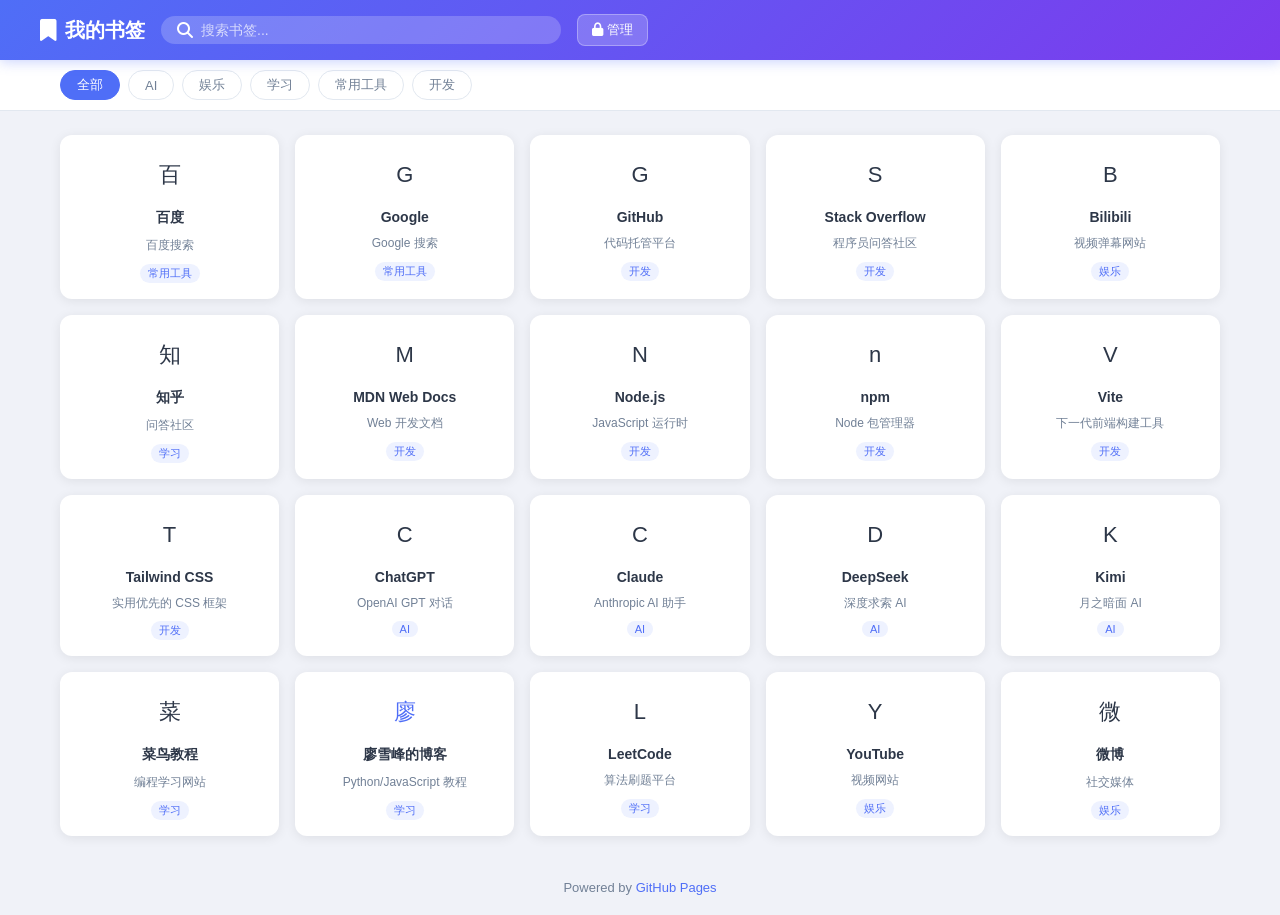
==== index.html @ 05c85204 "feat: 书签导航系统 v1.0" ====
<!DOCTYPE html>
<html lang="zh-CN">
<head>
  <meta charset="UTF-8">
  <meta name="viewport" content="width=device-width, initial-scale=1.0">
  <title>书签导航</title>
  <link rel="stylesheet" href="style.css">
  <link rel="stylesheet" href="https://cdnjs.cloudflare.com/ajax/libs/font-awesome/6.5.0/css/all.min.css">
</head>
<body>
  <!-- 顶部导航 -->
  <header>
    <div class="header-inner">
      <div class="logo">
        <i class="fa-solid fa-bookmark"></i>
        <span>我的书签</span>
      </div>
      <div class="search-box">
        <i class="fa-solid fa-search"></i>
        <input type="text" id="searchInput" placeholder="搜索书签...">
      </div>
      <a href="admin.html" class="admin-btn"><i class="fa-solid fa-lock"></i> 管理</a>
    </div>
  </header>

  <!-- 分类标签 -->
  <div class="category-bar">
    <div class="category-inner" id="categoryBar">
      <button class="cat-btn active" data-cat="all">全部</button>
    </div>
  </div>

  <!-- 书签列表 -->
  <main>
    <div class="bookmark-grid" id="bookmarkGrid"></div>
    <div class="empty-tip" id="emptyTip" style="display:none">
      <i class="fa-solid fa-box-open"></i>
      <p>暂无书签</p>
    </div>
  </main>

  <footer>
    <p>Powered by <a href="https://github.com" target="_blank">GitHub Pages</a></p>
  </footer>

  <script src="data.js"></script>
  <script src="app.js"></script>
</body>
</html>
---- style.css ----
/* ===== 全局 ===== */
*, *::before, *::after { box-sizing: border-box; margin: 0; padding: 0; }

:root {
  --primary: #4f6ef7;
  --primary-dark: #3a56d4;
  --bg: #f0f2f8;
  --card-bg: #fff;
  --text: #2d3748;
  --text-muted: #718096;
  --border: #e2e8f0;
  --shadow: 0 2px 12px rgba(0,0,0,0.08);
  --radius: 12px;
}

body { font-family: 'Microsoft YaHei', sans-serif; background: var(--bg); color: var(--text); min-height: 100vh; }

/* ===== Header ===== */
header {
  background: linear-gradient(135deg, #4f6ef7, #7c3aed);
  color: #fff;
  padding: 0 20px;
  position: sticky; top: 0; z-index: 100;
  box-shadow: 0 2px 12px rgba(79,110,247,0.3);
}
.header-inner {
  max-width: 1200px; margin: 0 auto;
  display: flex; align-items: center; gap: 16px;
  height: 60px;
}
.logo { display: flex; align-items: center; gap: 8px; font-size: 20px; font-weight: bold; white-space: nowrap; }
.logo i { font-size: 22px; }
.search-box {
  flex: 1; display: flex; align-items: center; gap: 8px;
  background: rgba(255,255,255,0.2); border-radius: 24px;
  padding: 6px 16px; max-width: 400px;
}
.search-box input {
  background: none; border: none; outline: none; color: #fff;
  font-size: 14px; width: 100%;
}
.search-box input::placeholder { color: rgba(255,255,255,0.7); }
.admin-btn {
  background: rgba(255,255,255,0.2); color: #fff;
  border: 1px solid rgba(255,255,255,0.3); border-radius: 8px;
  padding: 6px 14px; font-size: 13px; cursor: pointer;
  text-decoration: none; white-space: nowrap;
  transition: background 0.2s;
}
.admin-btn:hover { background: rgba(255,255,255,0.35); }

/* ===== 分类栏 ===== */
.category-bar { background: #fff; border-bottom: 1px solid var(--border); position: sticky; top: 60px; z-index: 99; }
.category-inner {
  max-width: 1200px; margin: 0 auto;
  display: flex; gap: 8px; padding: 10px 20px;
  overflow-x: auto; scrollbar-width: none;
}
.category-inner::-webkit-scrollbar { display: none; }
.cat-btn {
  background: none; border: 1px solid var(--border); border-radius: 20px;
  padding: 5px 16px; font-size: 13px; cursor: pointer; white-space: nowrap;
  color: var(--text-muted); transition: all 0.2s;
}
.cat-btn:hover { border-color: var(--primary); color: var(--primary); }
.cat-btn.active { background: var(--primary); border-color: var(--primary); color: #fff; }

/* ===== 主内容 ===== */
main { max-width: 1200px; margin: 0 auto; padding: 24px 20px; }

.bookmark-grid {
  display: grid;
  grid-template-columns: repeat(auto-fill, minmax(200px, 1fr));
  gap: 16px;
}

/* ===== 书签卡片 ===== */
.bookmark-card {
  background: var(--card-bg); border-radius: var(--radius);
  box-shadow: var(--shadow); padding: 16px;
  display: flex; flex-direction: column; align-items: center; gap: 10px;
  text-decoration: none; color: var(--text);
  transition: transform 0.2s, box-shadow 0.2s;
  cursor: pointer;
}
.bookmark-card:hover { transform: translateY(-4px); box-shadow: 0 8px 24px rgba(0,0,0,0.12); }
.bookmark-icon {
  width: 48px; height: 48px; border-radius: 12px;
  display: flex; align-items: center; justify-content: center;
  font-size: 24px; overflow: hidden;
}
.bookmark-icon img { width: 100%; height: 100%; object-fit: contain; }
.bookmark-icon .fallback { font-size: 22px; }
.bookmark-name { font-size: 14px; font-weight: 600; text-align: center; }
.bookmark-desc { font-size: 12px; color: var(--text-muted); text-align: center; line-height: 1.4; }
.bookmark-cat-tag {
  font-size: 11px; background: #eef2ff; color: var(--primary);
  border-radius: 10px; padding: 2px 8px;
}

/* ===== 空状态 ===== */
.empty-tip { text-align: center; padding: 80px 20px; color: var(--text-muted); }
.empty-tip i { font-size: 48px; margin-bottom: 12px; display: block; }

/* ===== Footer ===== */
footer { text-align: center; padding: 20px; color: var(--text-muted); font-size: 13px; }
footer a { color: var(--primary); text-decoration: none; }

/* ===== 登录 ===== */
.login-mask {
  position: fixed; inset: 0; background: linear-gradient(135deg, #4f6ef7, #7c3aed);
  display: flex; align-items: center; justify-content: center; z-index: 9999;
}
.login-box {
  background: #fff; border-radius: 16px; padding: 40px;
  width: 320px; text-align: center; box-shadow: 0 20px 60px rgba(0,0,0,0.2);
}
.login-logo { font-size: 22px; font-weight: bold; color: var(--primary); margin-bottom: 24px; }
.login-logo i { margin-right: 8px; }
.login-box input {
  width: 100%; padding: 12px 16px; border: 1px solid var(--border);
  border-radius: 8px; font-size: 14px; margin-bottom: 12px; outline: none;
}
.login-box input:focus { border-color: var(--primary); }
.login-box button {
  width: 100%; padding: 12px; background: var(--primary); color: #fff;
  border: none; border-radius: 8px; font-size: 15px; cursor: pointer;
  transition: background 0.2s;
}
.login-box button:hover { background: var(--primary-dark); }
.login-tip { font-size: 13px; color: #e53e3e; margin-top: 8px; }

/* ===== 后台 ===== */
.admin-body {
  max-width: 1200px; margin: 0 auto; padding: 24px 20px;
  display: grid; grid-template-columns: 360px 1fr; gap: 20px;
}

.admin-form-panel, .admin-list-panel {
  background: #fff; border-radius: var(--radius);
  box-shadow: var(--shadow); padding: 24px;
}

.admin-form-panel h3, .admin-list-panel h3 {
  font-size: 16px; margin-bottom: 20px; color: var(--text);
  display: flex; align-items: center; gap: 8px;
}

.form-group { margin-bottom: 14px; }
.form-group label { display: block; font-size: 13px; color: var(--text-muted); margin-bottom: 5px; }
.form-group input, .form-group select {
  width: 100%; padding: 9px 12px; border: 1px solid var(--border);
  border-radius: 8px; font-size: 13px; outline: none;
}
.form-group input:focus, .form-group select:focus { border-color: var(--primary); }
.cat-input-row { display: flex; gap: 8px; }
.cat-input-row select { flex: 1; }
.cat-input-row input { flex: 1; }

.form-btns { display: flex; gap: 10px; margin-top: 16px; }
.btn-primary {
  flex: 1; padding: 10px; background: var(--primary); color: #fff;
  border: none; border-radius: 8px; cursor: pointer; font-size: 14px;
  transition: background 0.2s;
}
.btn-primary:hover { background: var(--primary-dark); }
.btn-secondary {
  padding: 10px 16px; background: #f7fafc; color: var(--text-muted);
  border: 1px solid var(--border); border-radius: 8px; cursor: pointer; font-size: 14px;
}
.form-tip { font-size: 13px; margin-top: 8px; min-height: 20px; }
.form-tip.success { color: #38a169; }
.form-tip.error { color: #e53e3e; }

.import-export { margin-top: 24px; padding-top: 20px; border-top: 1px solid var(--border); }
.import-export h4 { font-size: 14px; margin-bottom: 12px; color: var(--text-muted); }
.btn-export {
  display: inline-flex; align-items: center; gap: 6px;
  padding: 8px 14px; background: #f7fafc; border: 1px solid var(--border);
  border-radius: 8px; cursor: pointer; font-size: 13px; margin-right: 8px; margin-bottom: 8px;
}
.btn-export:hover { background: #eef2ff; border-color: var(--primary); color: var(--primary); }
.export-tip { font-size: 12px; color: var(--text-muted); margin-top: 8px; }

.list-header { display: flex; align-items: center; gap: 12px; margin-bottom: 12px; }
.list-header h3 { margin-bottom: 0; flex: 1; }
.list-header input {
  padding: 7px 12px; border: 1px solid var(--border); border-radius: 8px;
  font-size: 13px; outline: none; width: 160px;
}
.admin-cat-filter { display: flex; gap: 6px; flex-wrap: wrap; margin-bottom: 14px; }

.admin-item {
  display: flex; align-items: center; gap: 12px;
  padding: 10px 12px; border-radius: 8px; border: 1px solid var(--border);
  margin-bottom: 8px; transition: background 0.15s;
}
.admin-item:hover { background: #f7fafc; }
.admin-item-icon { width: 36px; height: 36px; border-radius: 8px; overflow: hidden; flex-shrink: 0; display: flex; align-items: center; justify-content: center; background: #eef2ff; }
.admin-item-icon img { width: 100%; height: 100%; object-fit: contain; }
.admin-item-info { flex: 1; min-width: 0; }
.admin-item-name { font-size: 14px; font-weight: 600; }
.admin-item-url { font-size: 12px; color: var(--text-muted); white-space: nowrap; overflow: hidden; text-overflow: ellipsis; }
.admin-item-cat { font-size: 11px; background: #eef2ff; color: var(--primary); border-radius: 10px; padding: 2px 8px; white-space: nowrap; }
.admin-item-actions { display: flex; gap: 6px; }
.btn-edit, .btn-del {
  padding: 5px 10px; border-radius: 6px; border: none; cursor: pointer; font-size: 12px;
}
.btn-edit { background: #eef2ff; color: var(--primary); }
.btn-edit:hover { background: var(--primary); color: #fff; }
.btn-del { background: #fff5f5; color: #e53e3e; }
.btn-del:hover { background: #e53e3e; color: #fff; }

#totalCount { font-size: 13px; color: var(--text-muted); font-weight: normal; }

@media (max-width: 768px) {
  .admin-body { grid-template-columns: 1fr; }
  .bookmark-grid { grid-template-columns: repeat(auto-fill, minmax(150px, 1fr)); }
}
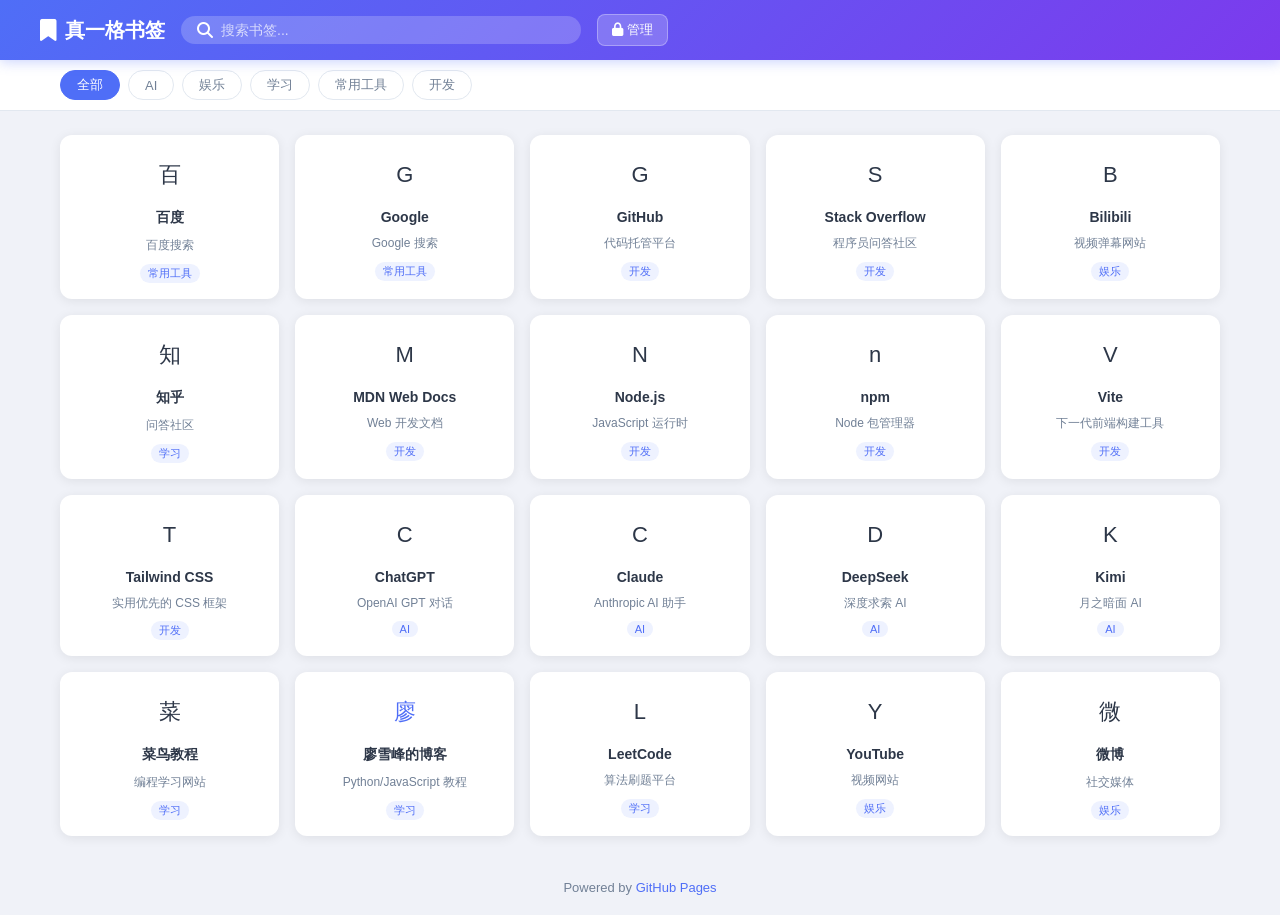
==== commit 8973a90e: "Update index.html" ====
--- a/index.html
+++ b/index.html
@@ -3,7 +3,8 @@
 <head>
   <meta charset="UTF-8">
   <meta name="viewport" content="width=device-width, initial-scale=1.0">
-  <title>书签导航</title>
+  <title>men’书签</title>
+  <link rel="icon" href="favicon.ico" type="image/x-icon">
   <link rel="stylesheet" href="style.css">
   <link rel="stylesheet" href="https://cdnjs.cloudflare.com/ajax/libs/font-awesome/6.5.0/css/all.min.css">
 </head>
@@ -13,7 +14,7 @@
     <div class="header-inner">
       <div class="logo">
         <i class="fa-solid fa-bookmark"></i>
-        <span>我的书签</span>
+        <span>真一格书签</span>
       </div>
       <div class="search-box">
         <i class="fa-solid fa-search"></i>
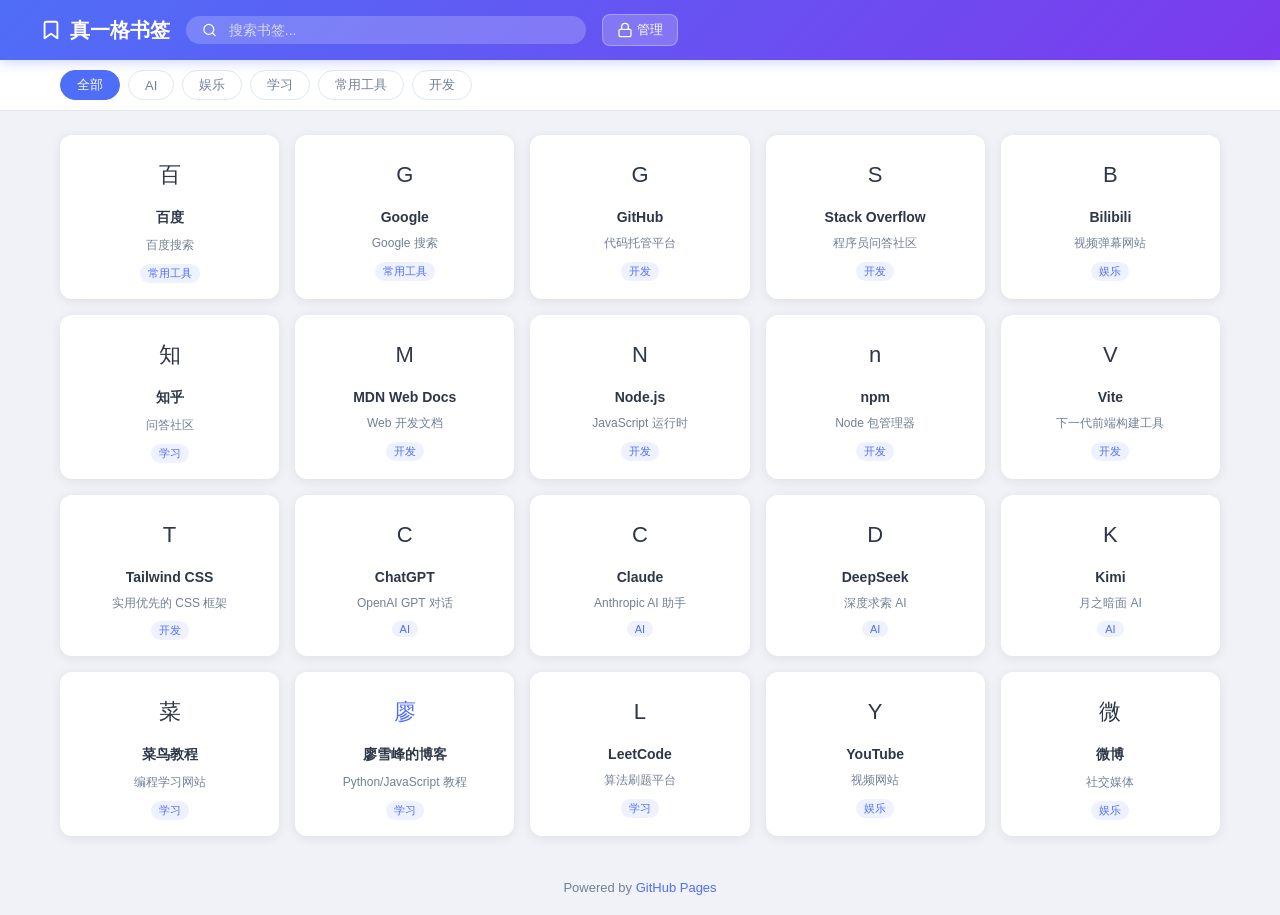
==== commit c9f263a6: "perf: remove Font Awesome CDN, use inline SVG icons for instant loading" ====
--- a/index.html
+++ b/index.html
@@ -6,21 +6,23 @@
   <title>men’书签</title>
   <link rel="icon" href="favicon.ico" type="image/x-icon">
   <link rel="stylesheet" href="style.css">
-  <link rel="stylesheet" href="https://cdnjs.cloudflare.com/ajax/libs/font-awesome/6.5.0/css/all.min.css">
 </head>
 <body>
   <!-- 顶部导航 -->
   <header>
     <div class="header-inner">
       <div class="logo">
-        <i class="fa-solid fa-bookmark"></i>
+        <svg class="icon" viewBox="0 0 24 24" fill="none" stroke="currentColor" stroke-width="2" stroke-linecap="round" stroke-linejoin="round"><path d="M19 21l-7-5-7 5V5a2 2 0 0 1 2-2h10a2 2 0 0 1 2 2z"></path></svg>
         <span>真一格书签</span>
       </div>
       <div class="search-box">
-        <i class="fa-solid fa-search"></i>
+        <svg class="icon-sm" viewBox="0 0 24 24" fill="none" stroke="currentColor" stroke-width="2" stroke-linecap="round" stroke-linejoin="round"><circle cx="11" cy="11" r="8"></circle><line x1="21" y1="21" x2="16.65" y2="16.65"></line></svg>
         <input type="text" id="searchInput" placeholder="搜索书签...">
       </div>
-      <a href="admin.html" class="admin-btn"><i class="fa-solid fa-lock"></i> 管理</a>
+      <a href="admin.html" class="admin-btn">
+        <svg class="icon-sm" viewBox="0 0 24 24" fill="none" stroke="currentColor" stroke-width="2" stroke-linecap="round" stroke-linejoin="round"><rect x="3" y="11" width="18" height="11" rx="2" ry="2"></rect><path d="M7 11V7a5 5 0 0 1 10 0v4"></path></svg>
+        管理
+      </a>
     </div>
   </header>
 
@@ -35,7 +37,7 @@
   <main>
     <div class="bookmark-grid" id="bookmarkGrid"></div>
     <div class="empty-tip" id="emptyTip" style="display:none">
-      <i class="fa-solid fa-box-open"></i>
+      <svg class="icon-lg" viewBox="0 0 24 24" fill="none" stroke="currentColor" stroke-width="1.5" stroke-linecap="round" stroke-linejoin="round"><path d="M21 16V8a2 2 0 0 0-1-1.73l-7-4a2 2 0 0 0-2 0l-7 4A2 2 0 0 0 3 8v8a2 2 0 0 0 1 1.73l7 4a2 2 0 0 0 2 0l7-4A2 2 0 0 0 21 16z"></path><polyline points="3.27 6.96 12 12.01 20.73 6.96"></polyline><line x1="12" y1="22.08" x2="12" y2="12"></line></svg>
       <p>暂无书签</p>
     </div>
   </main>
--- a/style.css
+++ b/style.css
@@ -15,6 +15,11 @@
 
 body { font-family: 'Microsoft YaHei', sans-serif; background: var(--bg); color: var(--text); min-height: 100vh; }
 
+/* ===== 内联SVG图标 ===== */
+svg.icon { width: 22px; height: 22px; vertical-align: middle; }
+svg.icon-sm { width: 16px; height: 16px; vertical-align: middle; margin-right: 4px; }
+svg.icon-lg { width: 48px; height: 48px; }
+
 /* ===== Header ===== */
 header {
   background: linear-gradient(135deg, #4f6ef7, #7c3aed);
@@ -29,7 +34,6 @@
   height: 60px;
 }
 .logo { display: flex; align-items: center; gap: 8px; font-size: 20px; font-weight: bold; white-space: nowrap; }
-.logo i { font-size: 22px; }
 .search-box {
   flex: 1; display: flex; align-items: center; gap: 8px;
   background: rgba(255,255,255,0.2); border-radius: 24px;
@@ -45,7 +49,7 @@
   border: 1px solid rgba(255,255,255,0.3); border-radius: 8px;
   padding: 6px 14px; font-size: 13px; cursor: pointer;
   text-decoration: none; white-space: nowrap;
-  transition: background 0.2s;
+  transition: background 0.2s; display: inline-flex; align-items: center;
 }
 .admin-btn:hover { background: rgba(255,255,255,0.35); }
 
@@ -100,7 +104,6 @@
 
 /* ===== 空状态 ===== */
 .empty-tip { text-align: center; padding: 80px 20px; color: var(--text-muted); }
-.empty-tip i { font-size: 48px; margin-bottom: 12px; display: block; }
 
 /* ===== Footer ===== */
 footer { text-align: center; padding: 20px; color: var(--text-muted); font-size: 13px; }
@@ -115,8 +118,7 @@
   background: #fff; border-radius: 16px; padding: 40px;
   width: 320px; text-align: center; box-shadow: 0 20px 60px rgba(0,0,0,0.2);
 }
-.login-logo { font-size: 22px; font-weight: bold; color: var(--primary); margin-bottom: 24px; }
-.login-logo i { margin-right: 8px; }
+.login-logo { font-size: 22px; font-weight: bold; color: var(--primary); margin-bottom: 24px; display: flex; align-items: center; justify-content: center; gap: 8px; }
 .login-box input {
   width: 100%; padding: 12px 16px; border: 1px solid var(--border);
   border-radius: 8px; font-size: 14px; margin-bottom: 12px; outline: none;
@@ -161,19 +163,20 @@
 .btn-primary {
   flex: 1; padding: 10px; background: var(--primary); color: #fff;
   border: none; border-radius: 8px; cursor: pointer; font-size: 14px;
-  transition: background 0.2s;
+  transition: background 0.2s; display: inline-flex; align-items: center; justify-content: center; gap: 4px;
 }
 .btn-primary:hover { background: var(--primary-dark); }
 .btn-secondary {
   padding: 10px 16px; background: #f7fafc; color: var(--text-muted);
   border: 1px solid var(--border); border-radius: 8px; cursor: pointer; font-size: 14px;
+  display: inline-flex; align-items: center; gap: 4px;
 }
 .form-tip { font-size: 13px; margin-top: 8px; min-height: 20px; }
 .form-tip.success { color: #38a169; }
 .form-tip.error { color: #e53e3e; }
 
 .import-export { margin-top: 24px; padding-top: 20px; border-top: 1px solid var(--border); }
-.import-export h4 { font-size: 14px; margin-bottom: 12px; color: var(--text-muted); }
+.import-export h4 { font-size: 14px; margin-bottom: 12px; color: var(--text-muted); display: flex; align-items: center; gap: 6px; }
 .btn-export {
   display: inline-flex; align-items: center; gap: 6px;
   padding: 8px 14px; background: #f7fafc; border: 1px solid var(--border);
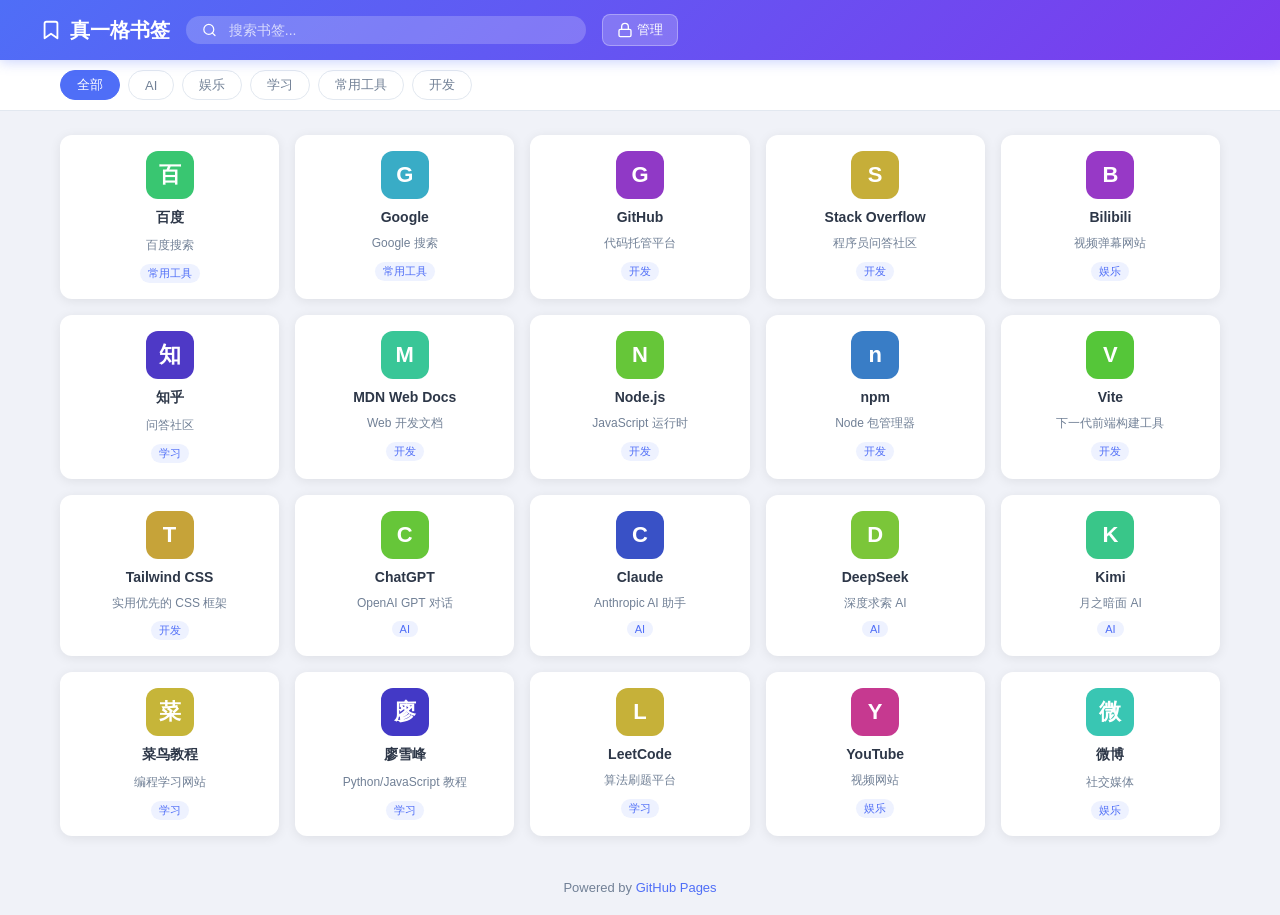
==== commit bce5ce30: "perf: letter avatars + fix admin add - index.html" ====
--- a/index.html
+++ b/index.html
@@ -1,52 +1,52 @@
-<!DOCTYPE html>
-<html lang="zh-CN">
-<head>
-  <meta charset="UTF-8">
-  <meta name="viewport" content="width=device-width, initial-scale=1.0">
-  <title>men’书签</title>
-  <link rel="icon" href="favicon.ico" type="image/x-icon">
-  <link rel="stylesheet" href="style.css">
-</head>
-<body>
-  <!-- 顶部导航 -->
-  <header>
-    <div class="header-inner">
-      <div class="logo">
-        <svg class="icon" viewBox="0 0 24 24" fill="none" stroke="currentColor" stroke-width="2" stroke-linecap="round" stroke-linejoin="round"><path d="M19 21l-7-5-7 5V5a2 2 0 0 1 2-2h10a2 2 0 0 1 2 2z"></path></svg>
-        <span>真一格书签</span>
-      </div>
-      <div class="search-box">
-        <svg class="icon-sm" viewBox="0 0 24 24" fill="none" stroke="currentColor" stroke-width="2" stroke-linecap="round" stroke-linejoin="round"><circle cx="11" cy="11" r="8"></circle><line x1="21" y1="21" x2="16.65" y2="16.65"></line></svg>
-        <input type="text" id="searchInput" placeholder="搜索书签...">
-      </div>
-      <a href="admin.html" class="admin-btn">
-        <svg class="icon-sm" viewBox="0 0 24 24" fill="none" stroke="currentColor" stroke-width="2" stroke-linecap="round" stroke-linejoin="round"><rect x="3" y="11" width="18" height="11" rx="2" ry="2"></rect><path d="M7 11V7a5 5 0 0 1 10 0v4"></path></svg>
-        管理
-      </a>
-    </div>
-  </header>
-
-  <!-- 分类标签 -->
-  <div class="category-bar">
-    <div class="category-inner" id="categoryBar">
-      <button class="cat-btn active" data-cat="all">全部</button>
-    </div>
-  </div>
-
-  <!-- 书签列表 -->
-  <main>
-    <div class="bookmark-grid" id="bookmarkGrid"></div>
-    <div class="empty-tip" id="emptyTip" style="display:none">
-      <svg class="icon-lg" viewBox="0 0 24 24" fill="none" stroke="currentColor" stroke-width="1.5" stroke-linecap="round" stroke-linejoin="round"><path d="M21 16V8a2 2 0 0 0-1-1.73l-7-4a2 2 0 0 0-2 0l-7 4A2 2 0 0 0 3 8v8a2 2 0 0 0 1 1.73l7 4a2 2 0 0 0 2 0l7-4A2 2 0 0 0 21 16z"></path><polyline points="3.27 6.96 12 12.01 20.73 6.96"></polyline><line x1="12" y1="22.08" x2="12" y2="12"></line></svg>
-      <p>暂无书签</p>
-    </div>
-  </main>
-
-  <footer>
-    <p>Powered by <a href="https://github.com" target="_blank">GitHub Pages</a></p>
-  </footer>
-
-  <script src="data.js"></script>
-  <script src="app.js"></script>
-</body>
-</html>
+<!DOCTYPE html>
+<html lang="zh-CN">
+<head>
+  <meta charset="UTF-8">
+  <meta name="viewport" content="width=device-width, initial-scale=1.0">
+  <title>men’书签</title>
+  <link rel="icon" href="favicon.ico" type="image/x-icon">
+  <link rel="stylesheet" href="style.css">
+</head>
+<body>
+  <!-- 顶部导航 -->
+  <header>
+    <div class="header-inner">
+      <div class="logo">
+        <svg class="icon" viewBox="0 0 24 24" fill="none" stroke="currentColor" stroke-width="2" stroke-linecap="round" stroke-linejoin="round"><path d="M19 21l-7-5-7 5V5a2 2 0 0 1 2-2h10a2 2 0 0 1 2 2z"></path></svg>
+        <span>真一格书签</span>
+      </div>
+      <div class="search-box">
+        <svg class="icon-sm" viewBox="0 0 24 24" fill="none" stroke="currentColor" stroke-width="2" stroke-linecap="round" stroke-linejoin="round"><circle cx="11" cy="11" r="8"></circle><line x1="21" y1="21" x2="16.65" y2="16.65"></line></svg>
+        <input type="text" id="searchInput" placeholder="搜索书签...">
+      </div>
+      <a href="admin.html" class="admin-btn">
+        <svg class="icon-sm" viewBox="0 0 24 24" fill="none" stroke="currentColor" stroke-width="2" stroke-linecap="round" stroke-linejoin="round"><rect x="3" y="11" width="18" height="11" rx="2" ry="2"></rect><path d="M7 11V7a5 5 0 0 1 10 0v4"></path></svg>
+        管理
+      </a>
+    </div>
+  </header>
+
+  <!-- 分类标签 -->
+  <div class="category-bar">
+    <div class="category-inner" id="categoryBar">
+      <button class="cat-btn active" data-cat="all">全部</button>
+    </div>
+  </div>
+
+  <!-- 书签列表 -->
+  <main>
+    <div class="bookmark-grid" id="bookmarkGrid"></div>
+    <div class="empty-tip" id="emptyTip" style="display:none">
+      <svg class="icon-lg" viewBox="0 0 24 24" fill="none" stroke="currentColor" stroke-width="1.5" stroke-linecap="round" stroke-linejoin="round"><path d="M21 16V8a2 2 0 0 0-1-1.73l-7-4a2 2 0 0 0-2 0l-7 4A2 2 0 0 0 3 8v8a2 2 0 0 0 1 1.73l7 4a2 2 0 0 0 2 0l7-4A2 2 0 0 0 21 16z"></path><polyline points="3.27 6.96 12 12.01 20.73 6.96"></polyline><line x1="12" y1="22.08" x2="12" y2="12"></line></svg>
+      <p>暂无书签</p>
+    </div>
+  </main>
+
+  <footer>
+    <p>Powered by <a href="https://github.com" target="_blank">GitHub Pages</a></p>
+  </footer>
+
+  <script src="data.js"></script>
+  <script src="app.js"></script>
+</body>
+</html>
--- a/style.css
+++ b/style.css
@@ -91,10 +91,9 @@
 .bookmark-icon {
   width: 48px; height: 48px; border-radius: 12px;
   display: flex; align-items: center; justify-content: center;
-  font-size: 24px; overflow: hidden;
-}
-.bookmark-icon img { width: 100%; height: 100%; object-fit: contain; }
-.bookmark-icon .fallback { font-size: 22px; }
+  overflow: hidden; color: #fff; font-weight: 700;
+}
+.bookmark-icon .letter { font-size: 22px; line-height: 1; }
 .bookmark-name { font-size: 14px; font-weight: 600; text-align: center; }
 .bookmark-desc { font-size: 12px; color: var(--text-muted); text-align: center; line-height: 1.4; }
 .bookmark-cat-tag {
@@ -199,8 +198,7 @@
   margin-bottom: 8px; transition: background 0.15s;
 }
 .admin-item:hover { background: #f7fafc; }
-.admin-item-icon { width: 36px; height: 36px; border-radius: 8px; overflow: hidden; flex-shrink: 0; display: flex; align-items: center; justify-content: center; background: #eef2ff; }
-.admin-item-icon img { width: 100%; height: 100%; object-fit: contain; }
+.admin-item-icon { width: 36px; height: 36px; border-radius: 8px; overflow: hidden; flex-shrink: 0; display: flex; align-items: center; justify-content: center; color: #fff; font-weight: 700; font-size: 16px; }
 .admin-item-info { flex: 1; min-width: 0; }
 .admin-item-name { font-size: 14px; font-weight: 600; }
 .admin-item-url { font-size: 12px; color: var(--text-muted); white-space: nowrap; overflow: hidden; text-overflow: ellipsis; }
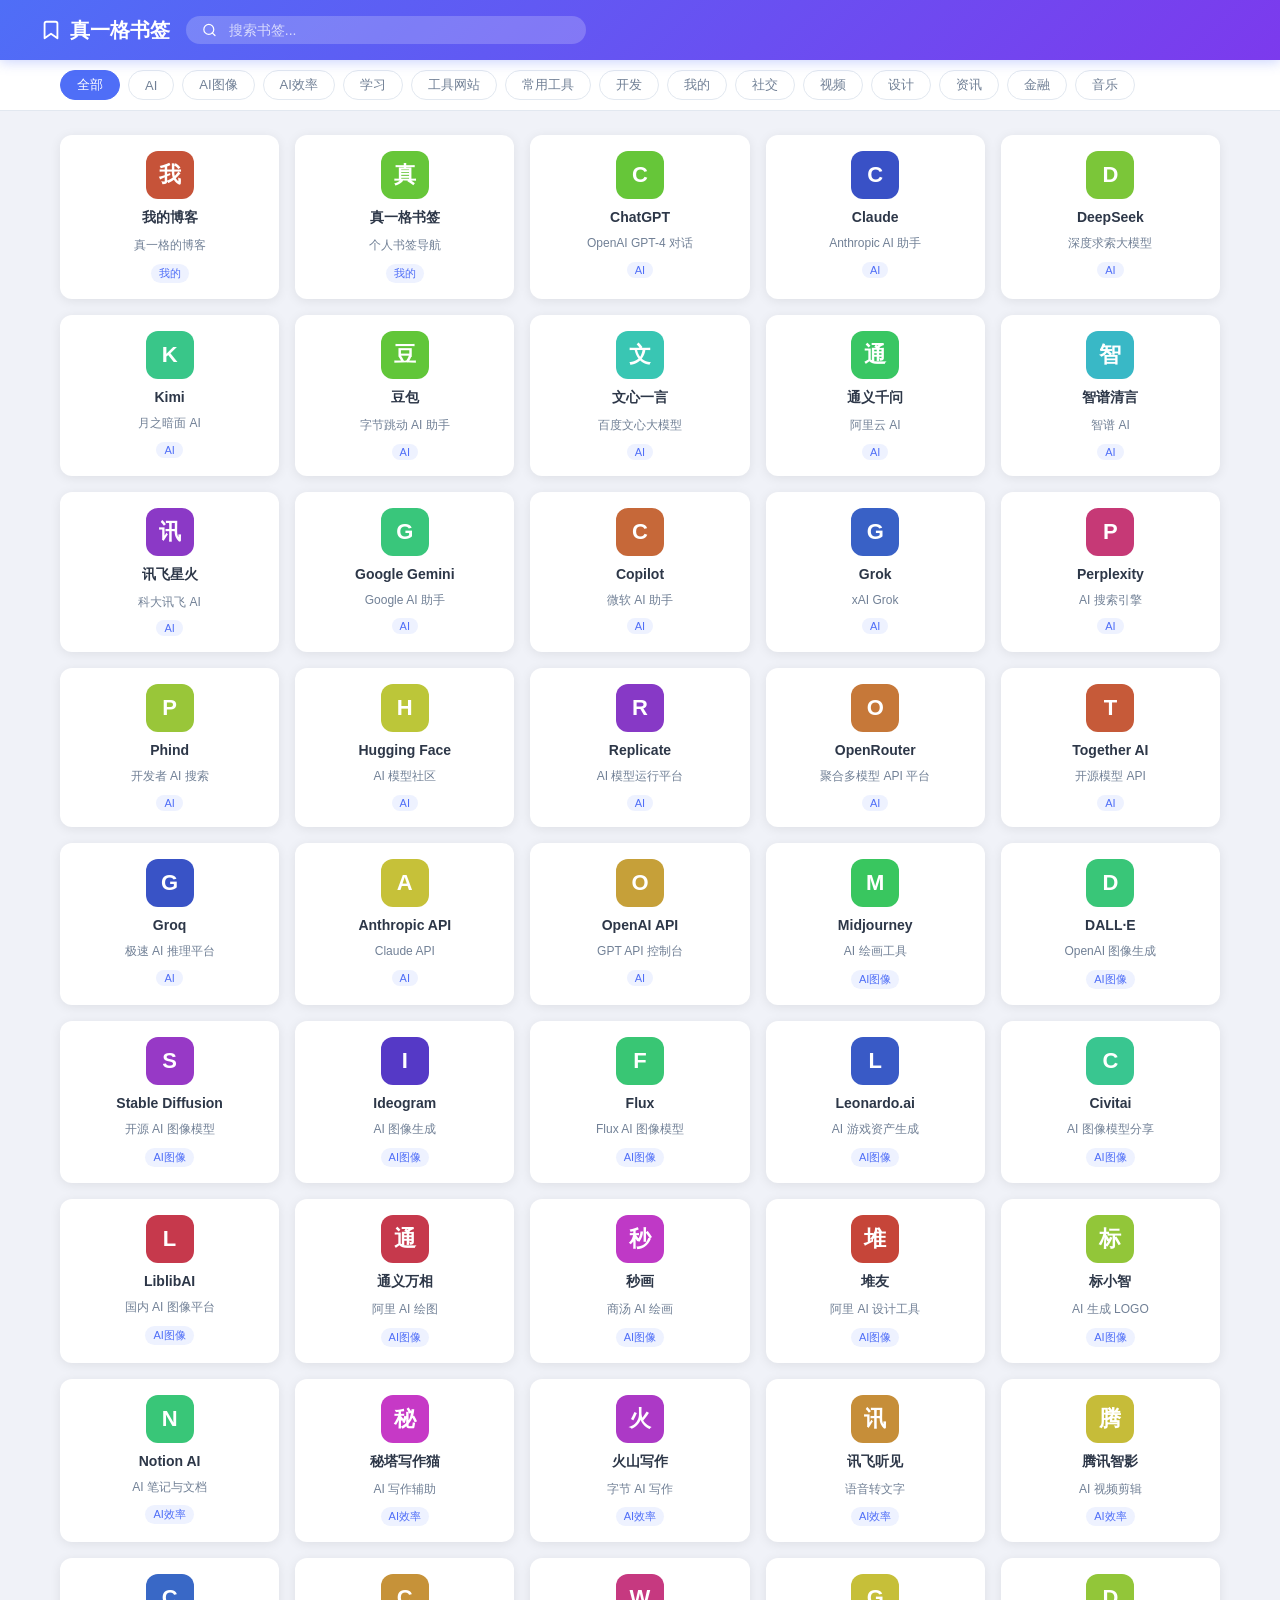
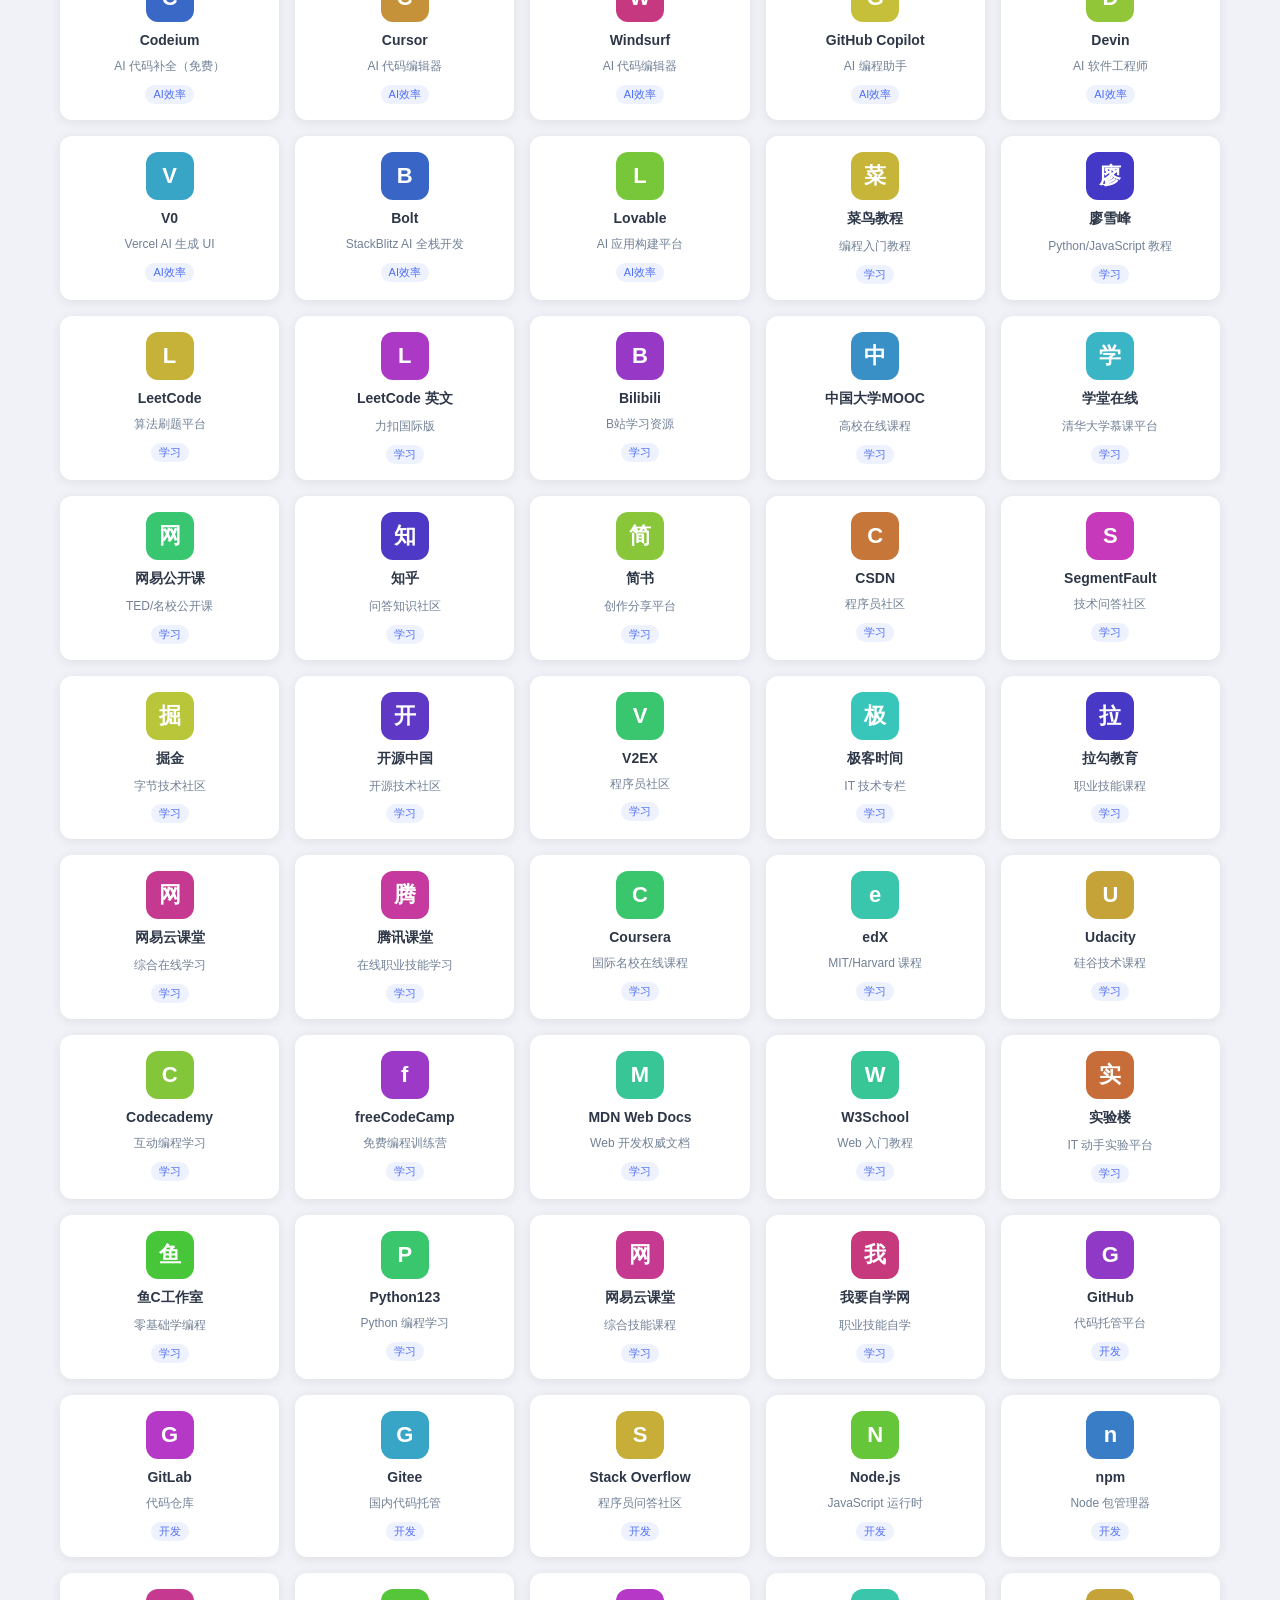
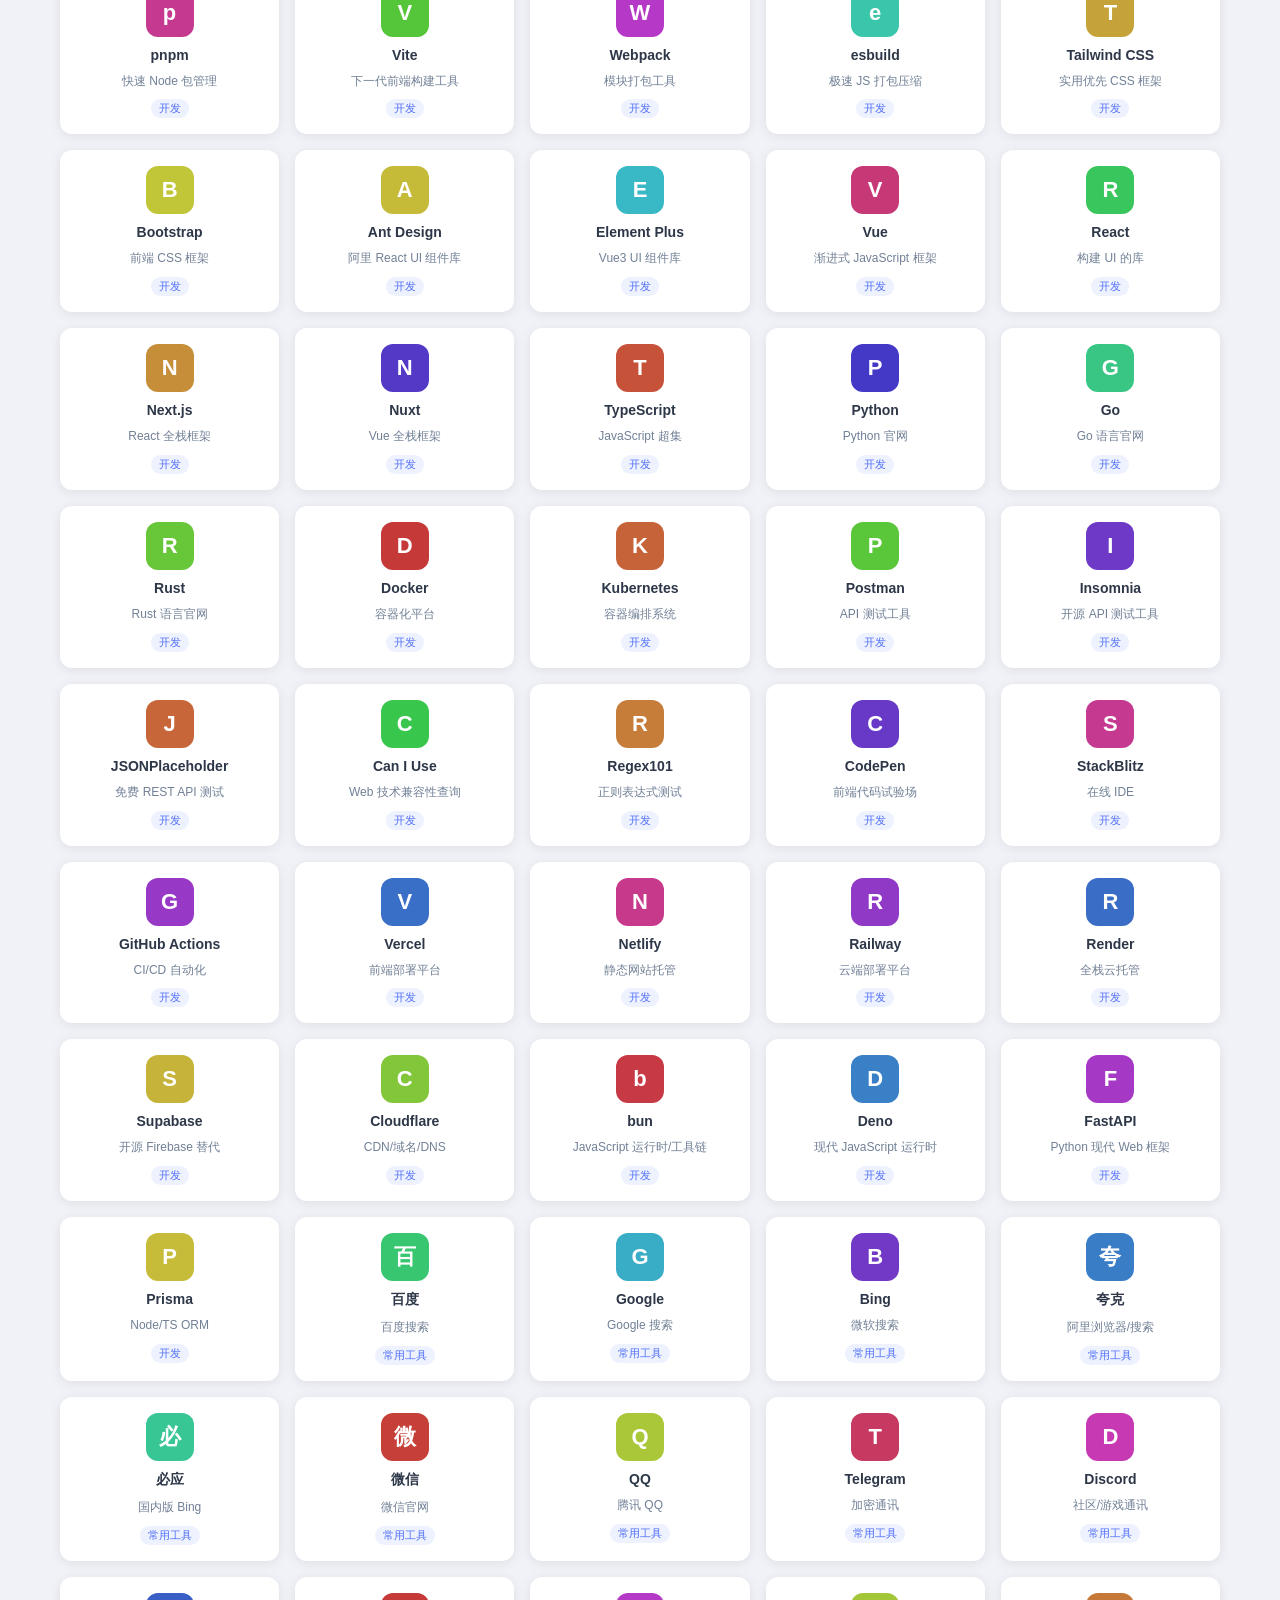
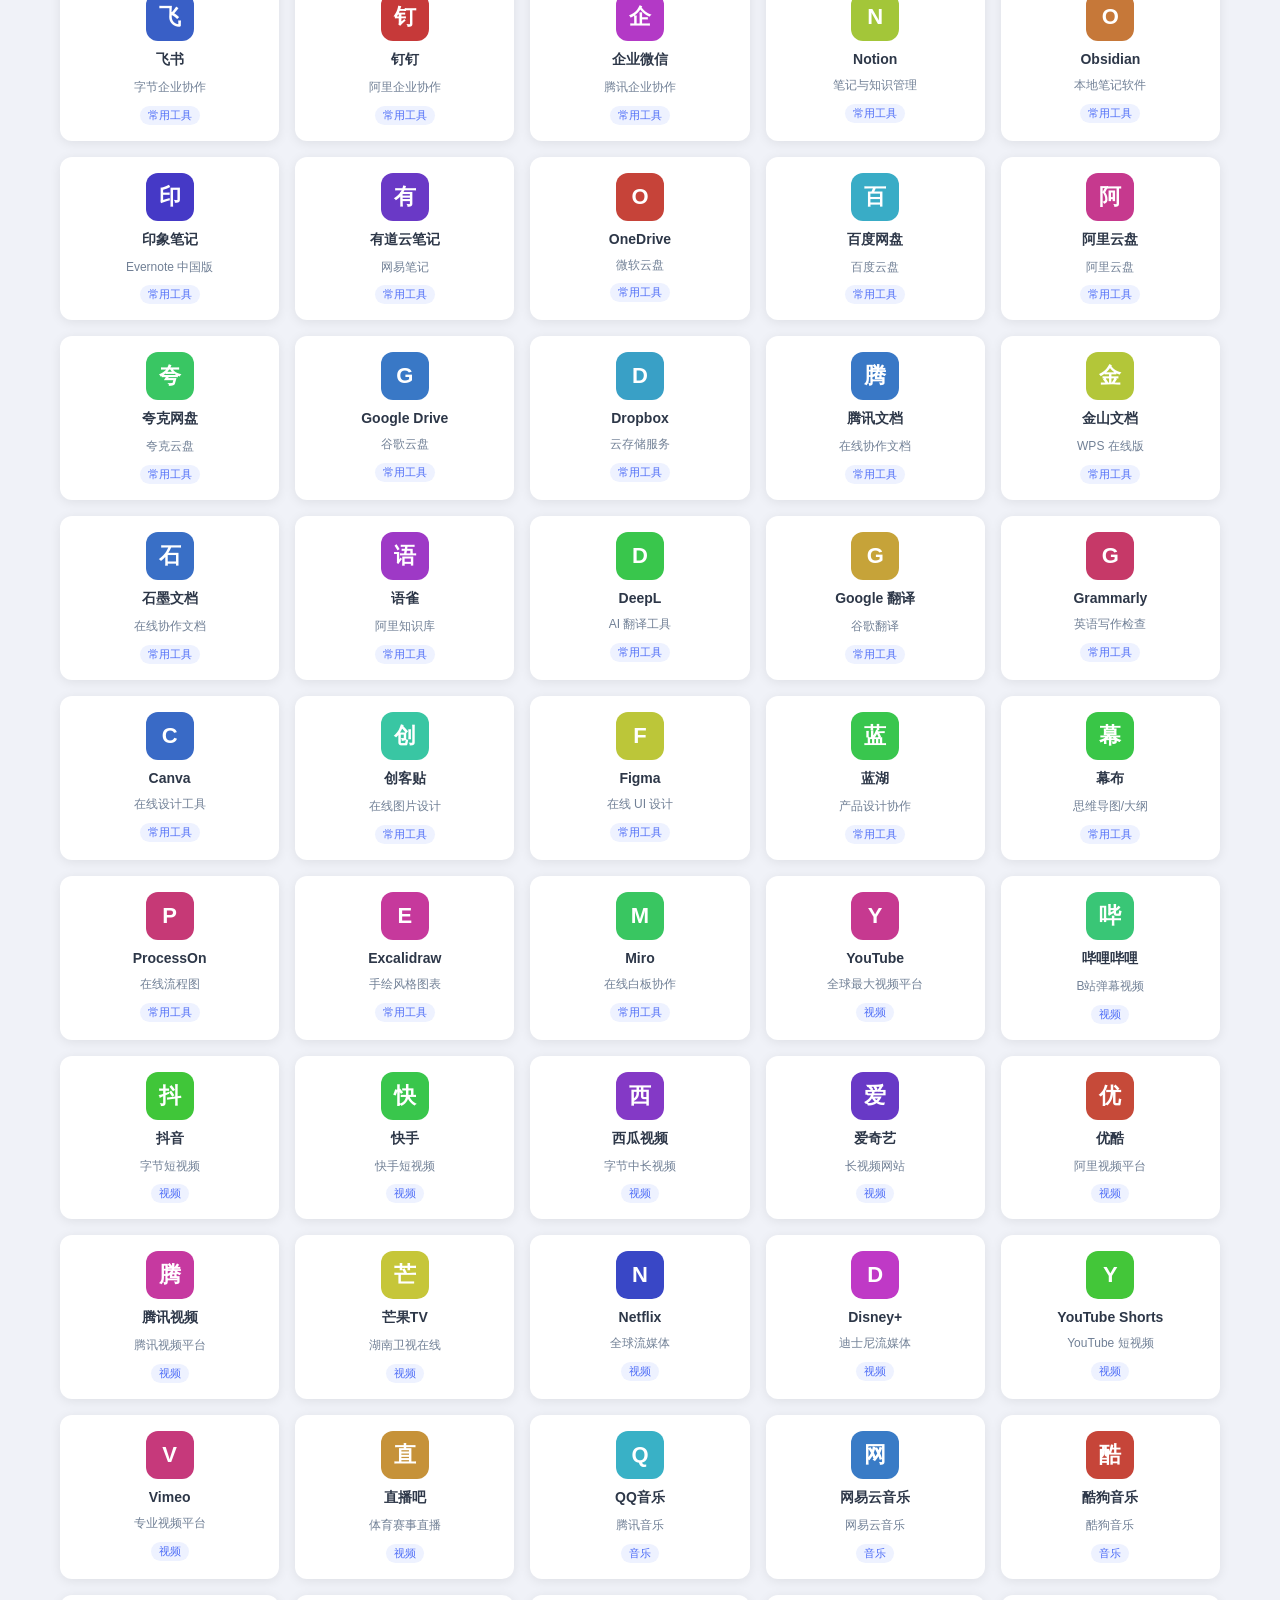
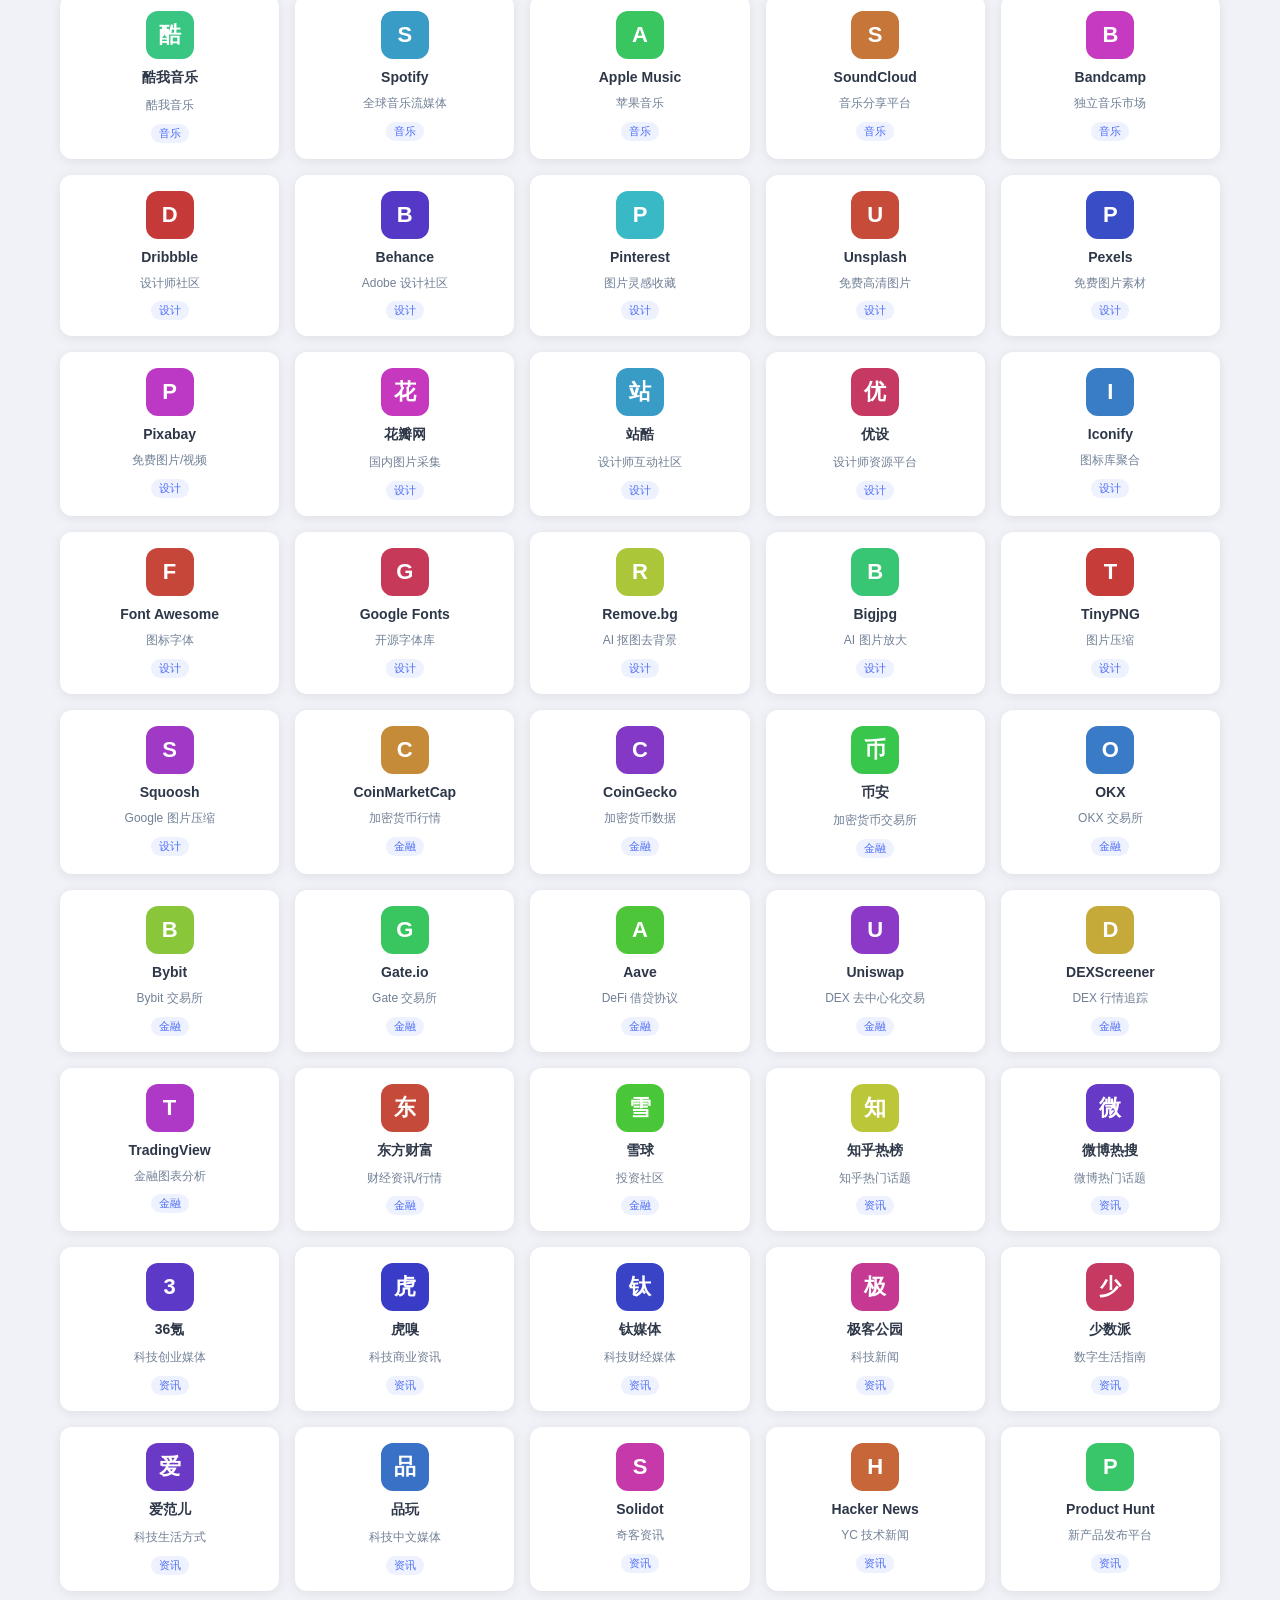
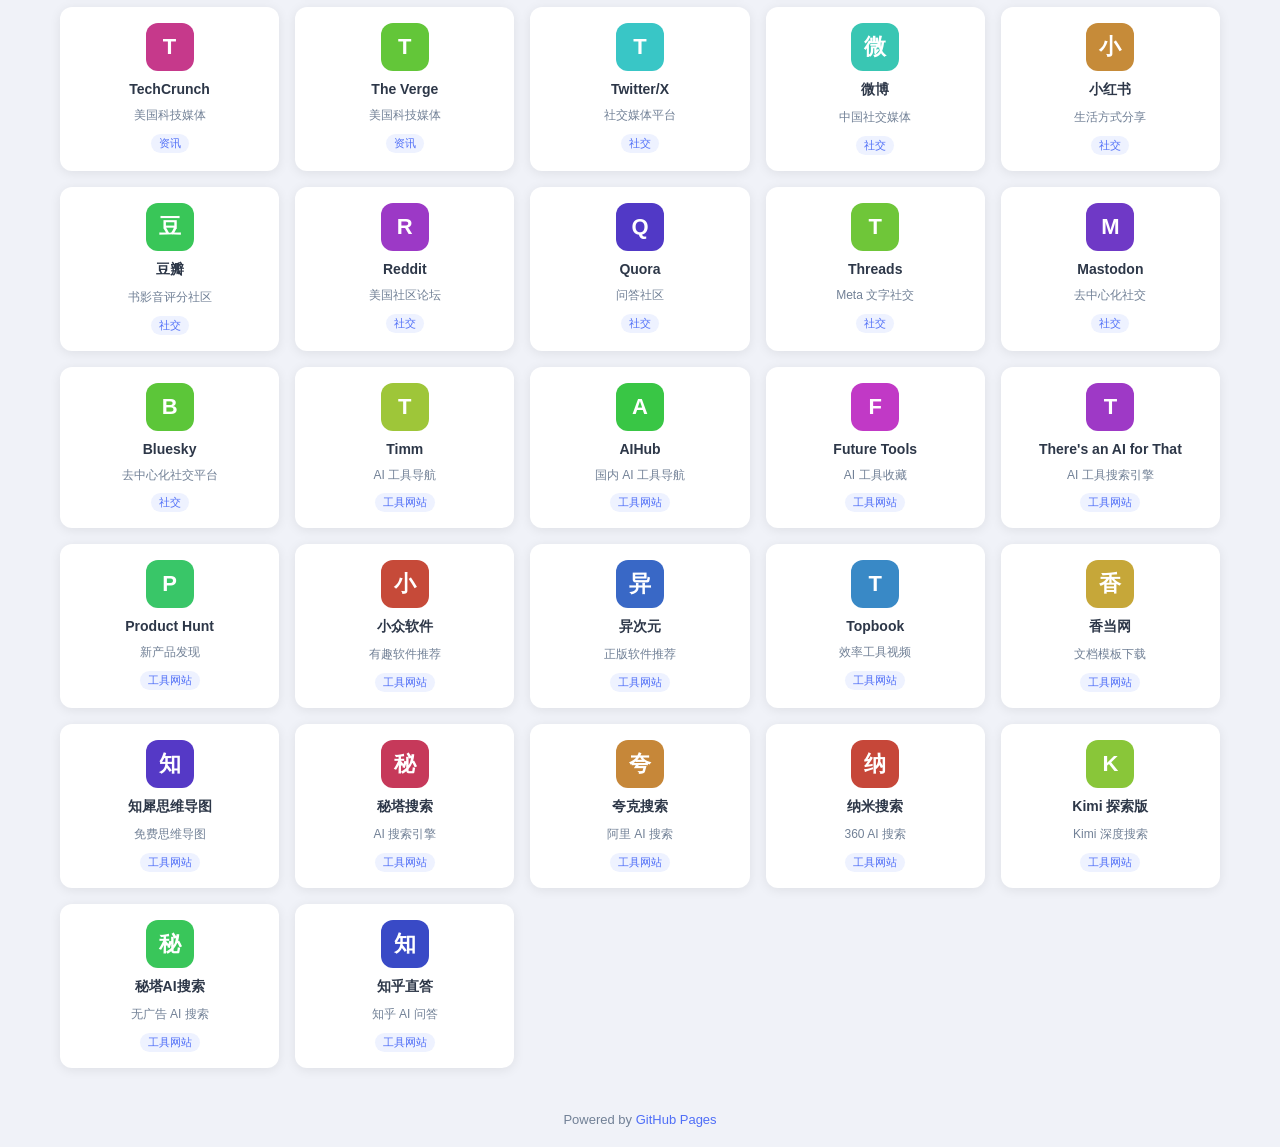
==== commit 1bc66ece: "大更新：扩充至400+书签，移除后台，添加博客/AI/学习等多分类" ====
--- a/index.html
+++ b/index.html
@@ -1,52 +1,49 @@
-<!DOCTYPE html>
-<html lang="zh-CN">
-<head>
-  <meta charset="UTF-8">
-  <meta name="viewport" content="width=device-width, initial-scale=1.0">
-  <title>men’书签</title>
-  <link rel="icon" href="favicon.ico" type="image/x-icon">
-  <link rel="stylesheet" href="style.css">
-</head>
-<body>
-  <!-- 顶部导航 -->
-  <header>
-    <div class="header-inner">
-      <div class="logo">
-        <svg class="icon" viewBox="0 0 24 24" fill="none" stroke="currentColor" stroke-width="2" stroke-linecap="round" stroke-linejoin="round"><path d="M19 21l-7-5-7 5V5a2 2 0 0 1 2-2h10a2 2 0 0 1 2 2z"></path></svg>
-        <span>真一格书签</span>
-      </div>
-      <div class="search-box">
-        <svg class="icon-sm" viewBox="0 0 24 24" fill="none" stroke="currentColor" stroke-width="2" stroke-linecap="round" stroke-linejoin="round"><circle cx="11" cy="11" r="8"></circle><line x1="21" y1="21" x2="16.65" y2="16.65"></line></svg>
-        <input type="text" id="searchInput" placeholder="搜索书签...">
-      </div>
-      <a href="admin.html" class="admin-btn">
-        <svg class="icon-sm" viewBox="0 0 24 24" fill="none" stroke="currentColor" stroke-width="2" stroke-linecap="round" stroke-linejoin="round"><rect x="3" y="11" width="18" height="11" rx="2" ry="2"></rect><path d="M7 11V7a5 5 0 0 1 10 0v4"></path></svg>
-        管理
-      </a>
-    </div>
-  </header>
-
-  <!-- 分类标签 -->
-  <div class="category-bar">
-    <div class="category-inner" id="categoryBar">
-      <button class="cat-btn active" data-cat="all">全部</button>
-    </div>
-  </div>
-
-  <!-- 书签列表 -->
-  <main>
-    <div class="bookmark-grid" id="bookmarkGrid"></div>
-    <div class="empty-tip" id="emptyTip" style="display:none">
-      <svg class="icon-lg" viewBox="0 0 24 24" fill="none" stroke="currentColor" stroke-width="1.5" stroke-linecap="round" stroke-linejoin="round"><path d="M21 16V8a2 2 0 0 0-1-1.73l-7-4a2 2 0 0 0-2 0l-7 4A2 2 0 0 0 3 8v8a2 2 0 0 0 1 1.73l7 4a2 2 0 0 0 2 0l7-4A2 2 0 0 0 21 16z"></path><polyline points="3.27 6.96 12 12.01 20.73 6.96"></polyline><line x1="12" y1="22.08" x2="12" y2="12"></line></svg>
-      <p>暂无书签</p>
-    </div>
-  </main>
-
-  <footer>
-    <p>Powered by <a href="https://github.com" target="_blank">GitHub Pages</a></p>
-  </footer>
-
-  <script src="data.js"></script>
-  <script src="app.js"></script>
-</body>
-</html>
+<!DOCTYPE html>
+<html lang="zh-CN">
+<head>
+  <meta charset="UTF-8">
+  <meta name="viewport" content="width=device-width, initial-scale=1.0">
+  <title>真一格书签</title>
+  <link rel="icon" href="favicon.ico" type="image/x-icon">
+  <link rel="stylesheet" href="style.css">
+</head>
+<body>
+  <!-- 顶部导航 -->
+  <header>
+    <div class="header-inner">
+      <div class="logo">
+        <svg class="icon" viewBox="0 0 24 24" fill="none" stroke="currentColor" stroke-width="2" stroke-linecap="round" stroke-linejoin="round"><path d="M19 21l-7-5-7 5V5a2 2 0 0 1 2-2h10a2 2 0 0 1 2 2z"></path></svg>
+        <span>真一格书签</span>
+      </div>
+      <div class="search-box">
+        <svg class="icon-sm" viewBox="0 0 24 24" fill="none" stroke="currentColor" stroke-width="2" stroke-linecap="round" stroke-linejoin="round"><circle cx="11" cy="11" r="8"></circle><line x1="21" y1="21" x2="16.65" y2="16.65"></line></svg>
+        <input type="text" id="searchInput" placeholder="搜索书签...">
+      </div>
+
+    </div>
+  </header>
+
+  <!-- 分类标签 -->
+  <div class="category-bar">
+    <div class="category-inner" id="categoryBar">
+      <button class="cat-btn active" data-cat="all">全部</button>
+    </div>
+  </div>
+
+  <!-- 书签列表 -->
+  <main>
+    <div class="bookmark-grid" id="bookmarkGrid"></div>
+    <div class="empty-tip" id="emptyTip" style="display:none">
+      <svg class="icon-lg" viewBox="0 0 24 24" fill="none" stroke="currentColor" stroke-width="1.5" stroke-linecap="round" stroke-linejoin="round"><path d="M21 16V8a2 2 0 0 0-1-1.73l-7-4a2 2 0 0 0-2 0l-7 4A2 2 0 0 0 3 8v8a2 2 0 0 0 1 1.73l7 4a2 2 0 0 0 2 0l7-4A2 2 0 0 0 21 16z"></path><polyline points="3.27 6.96 12 12.01 20.73 6.96"></polyline><line x1="12" y1="22.08" x2="12" y2="12"></line></svg>
+      <p>暂无书签</p>
+    </div>
+  </main>
+
+  <footer>
+    <p>Powered by <a href="https://github.com" target="_blank">GitHub Pages</a></p>
+  </footer>
+
+  <script src="data.js"></script>
+  <script src="app.js"></script>
+</body>
+</html>
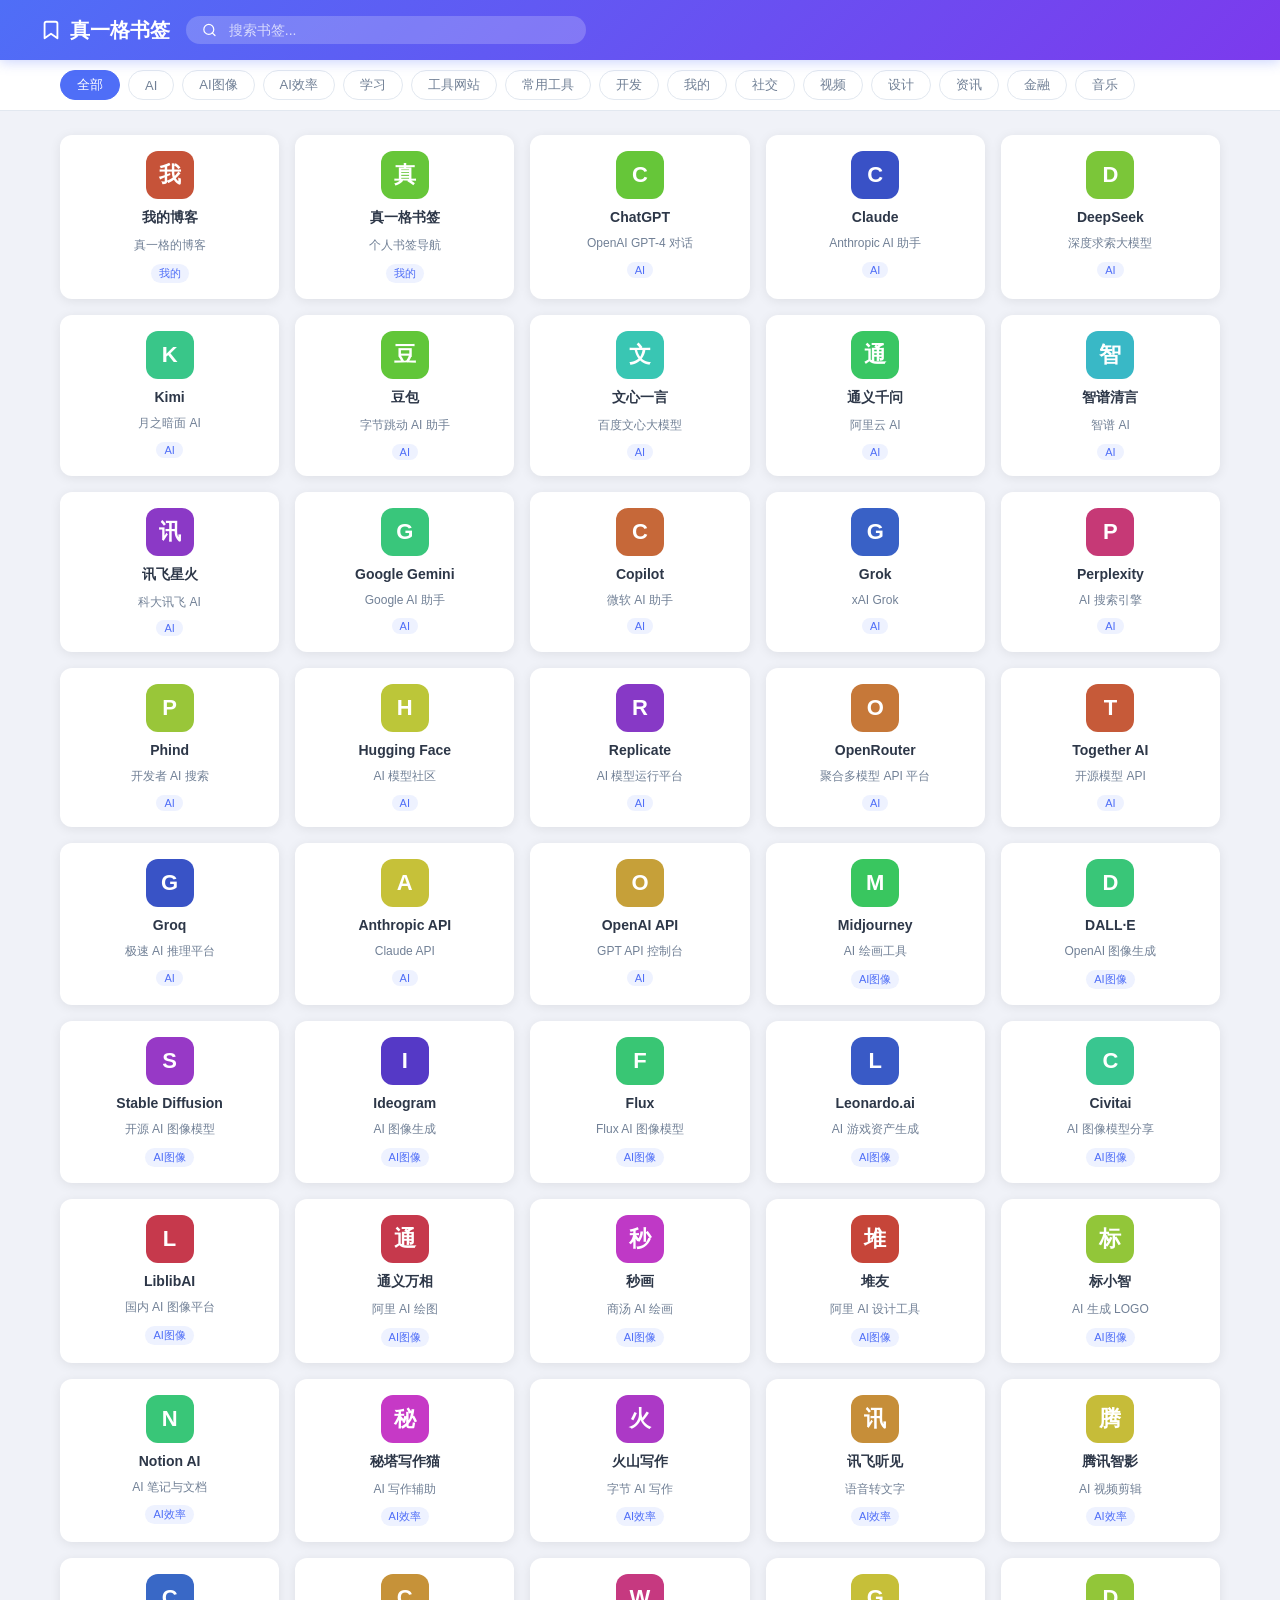
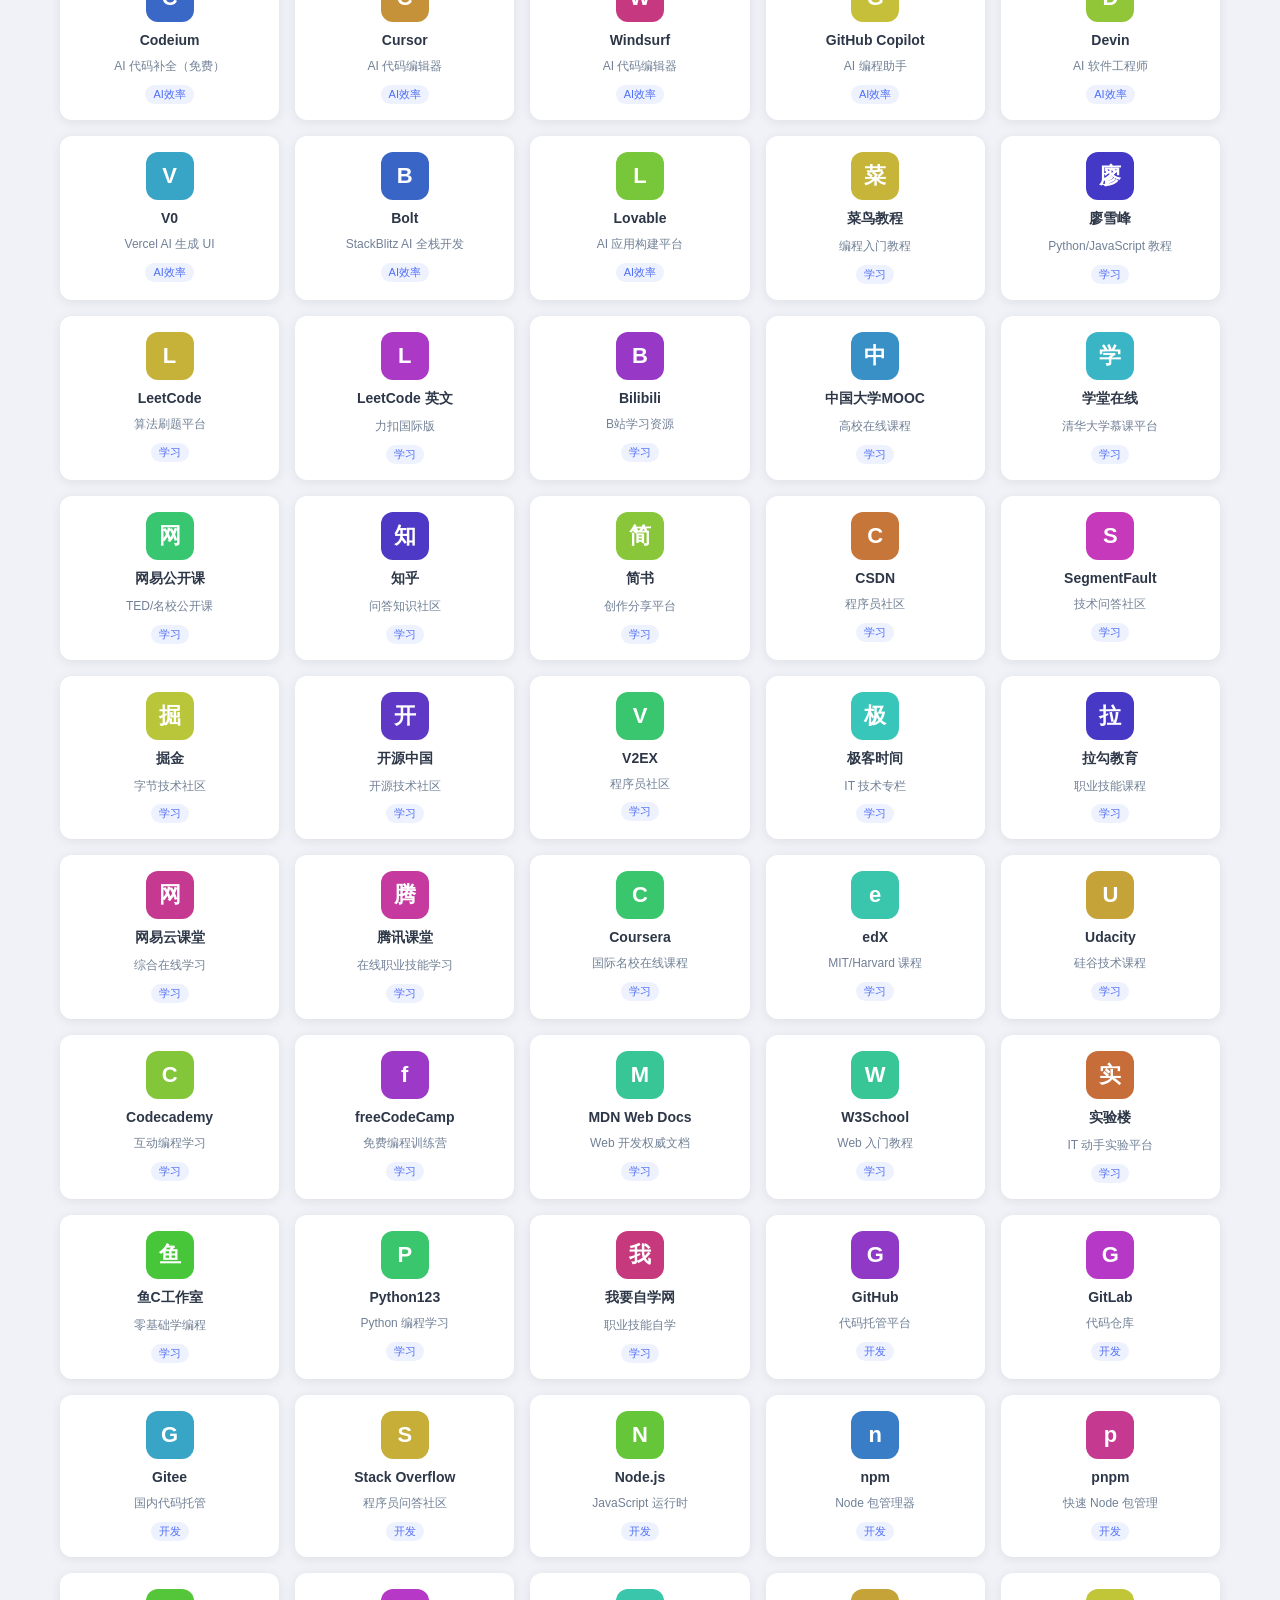
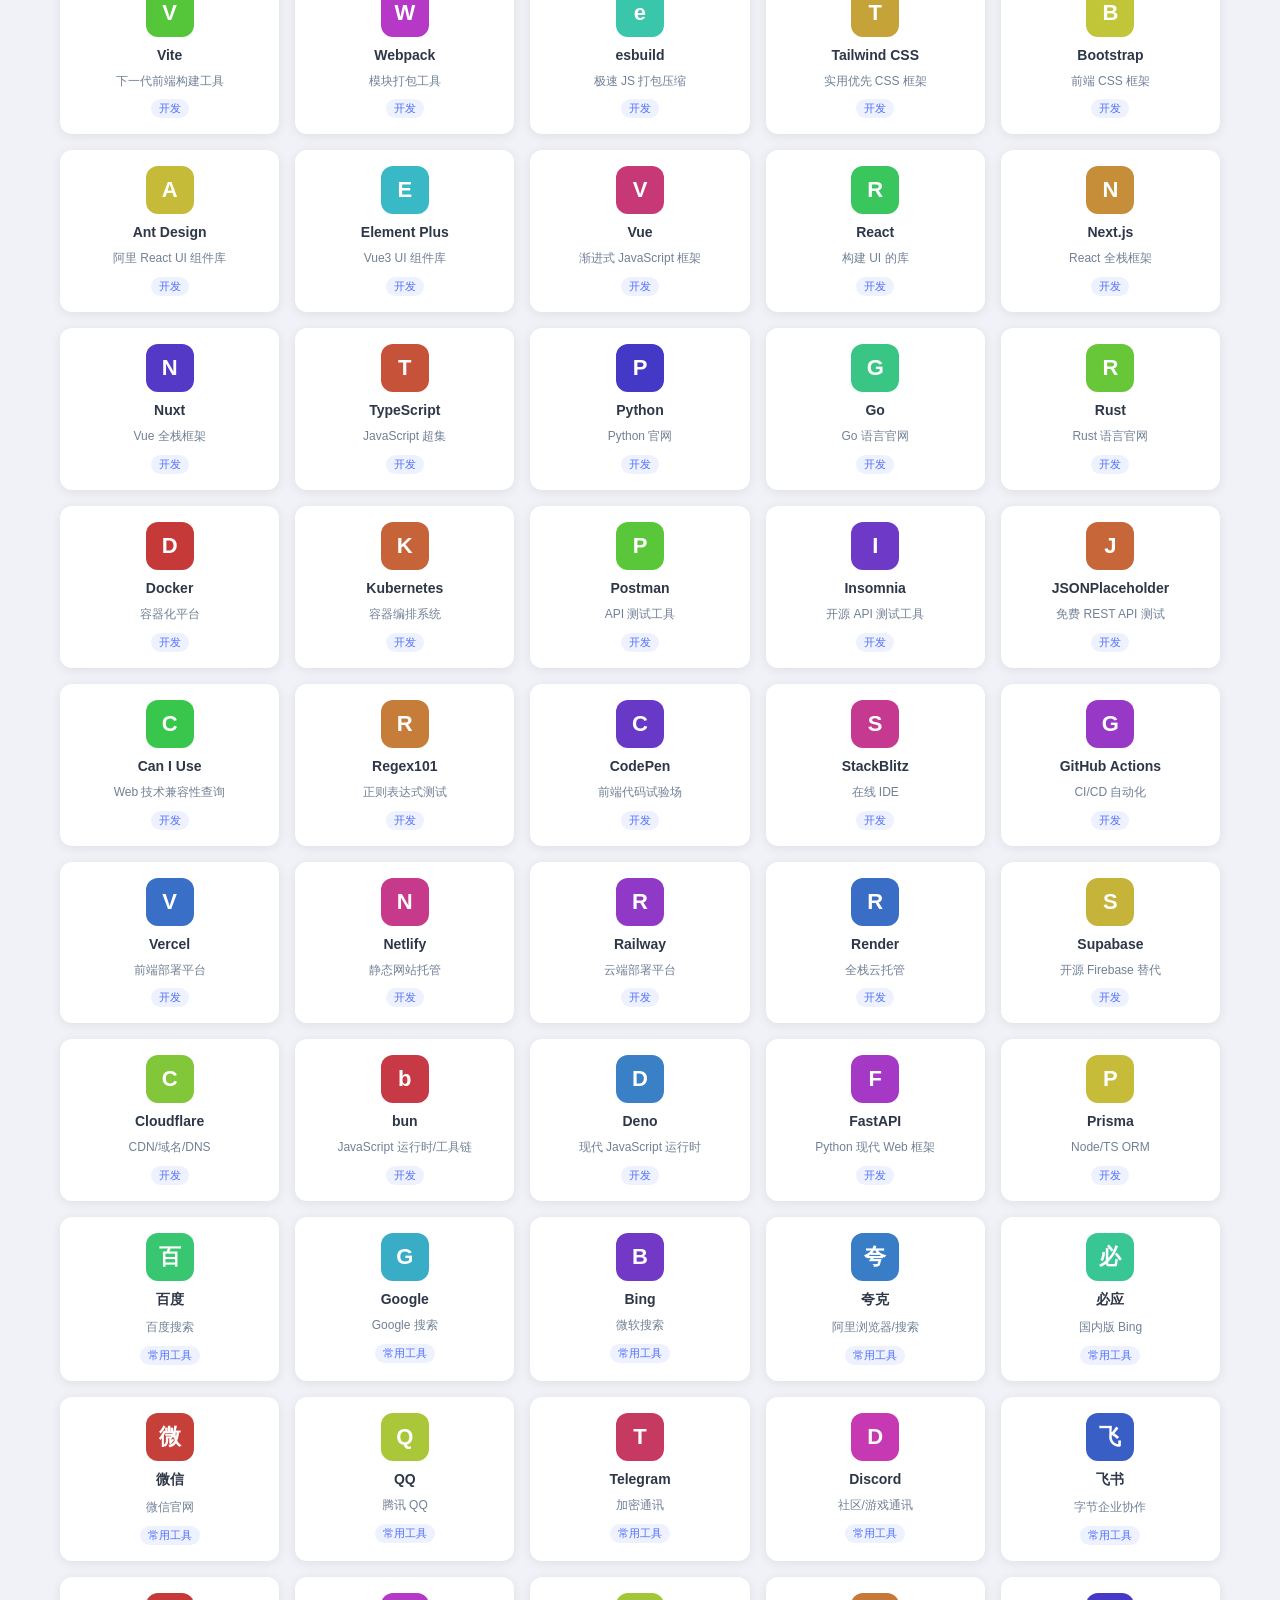
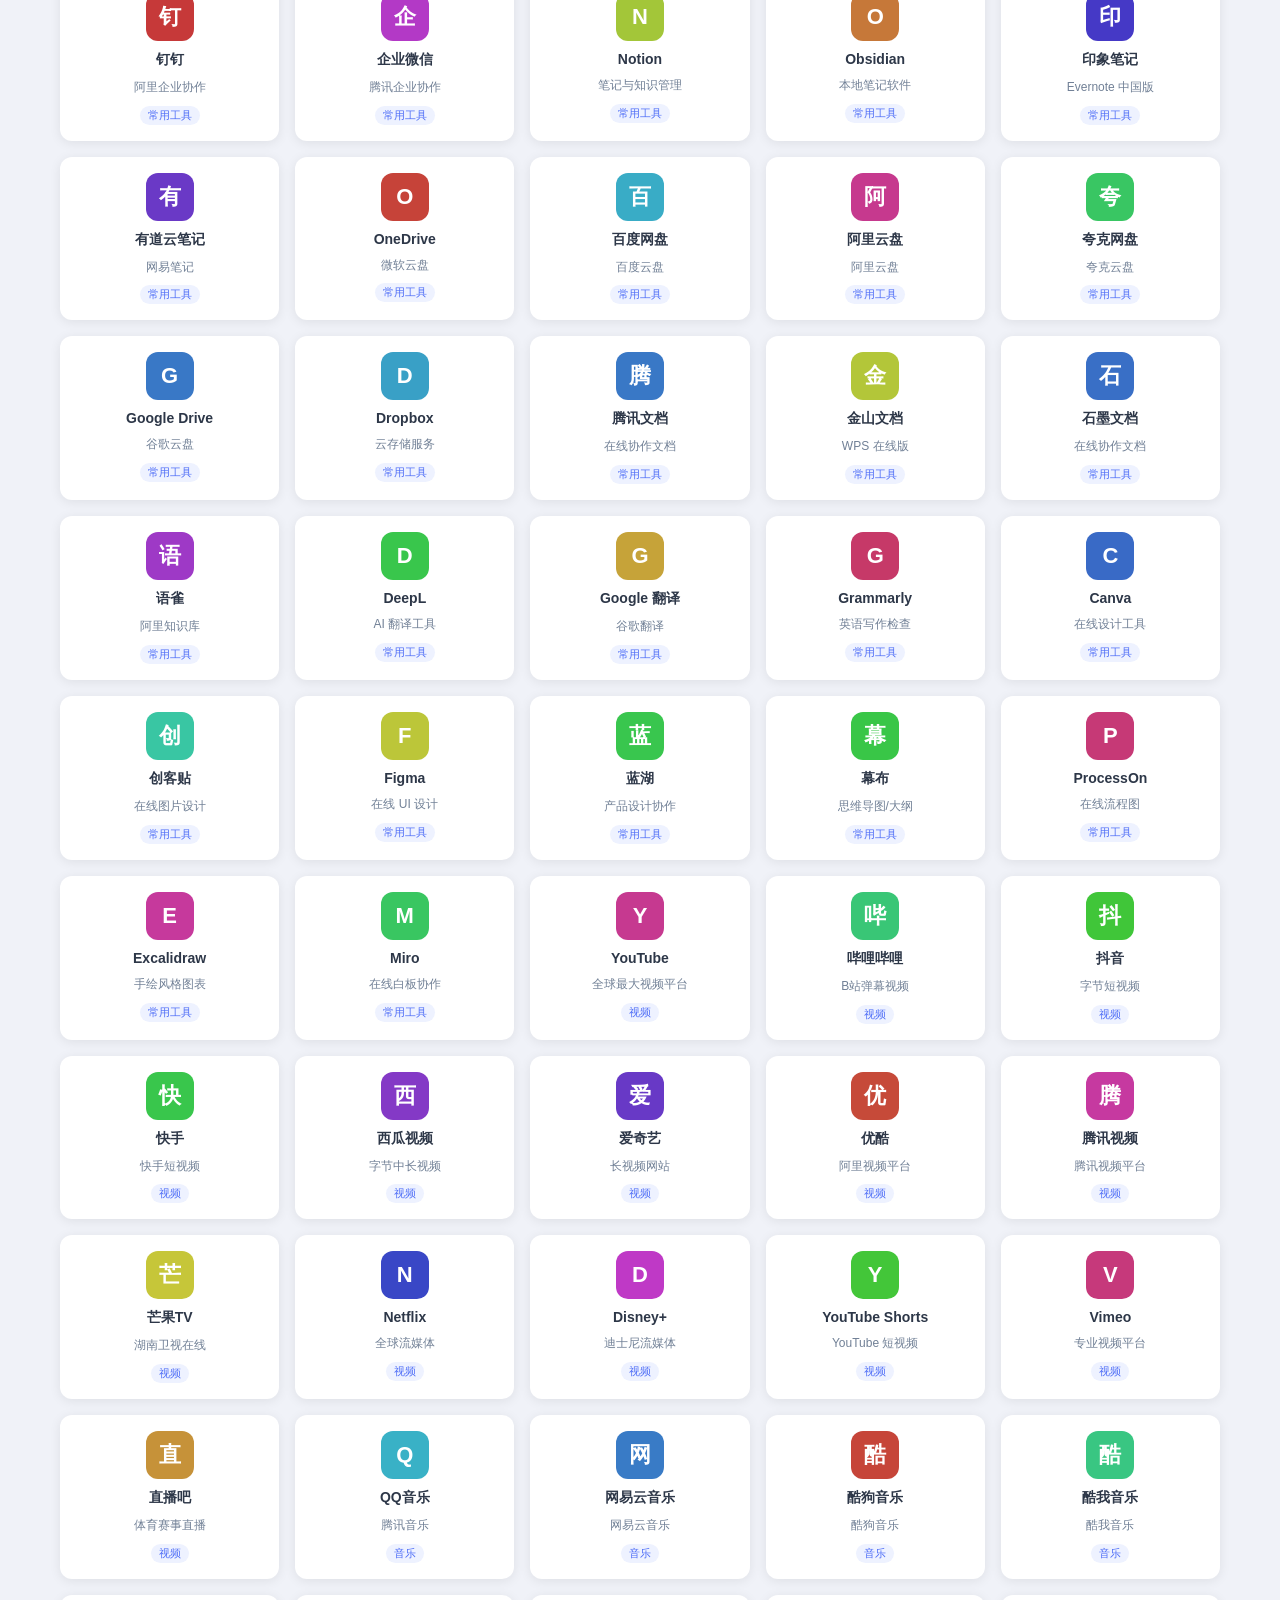
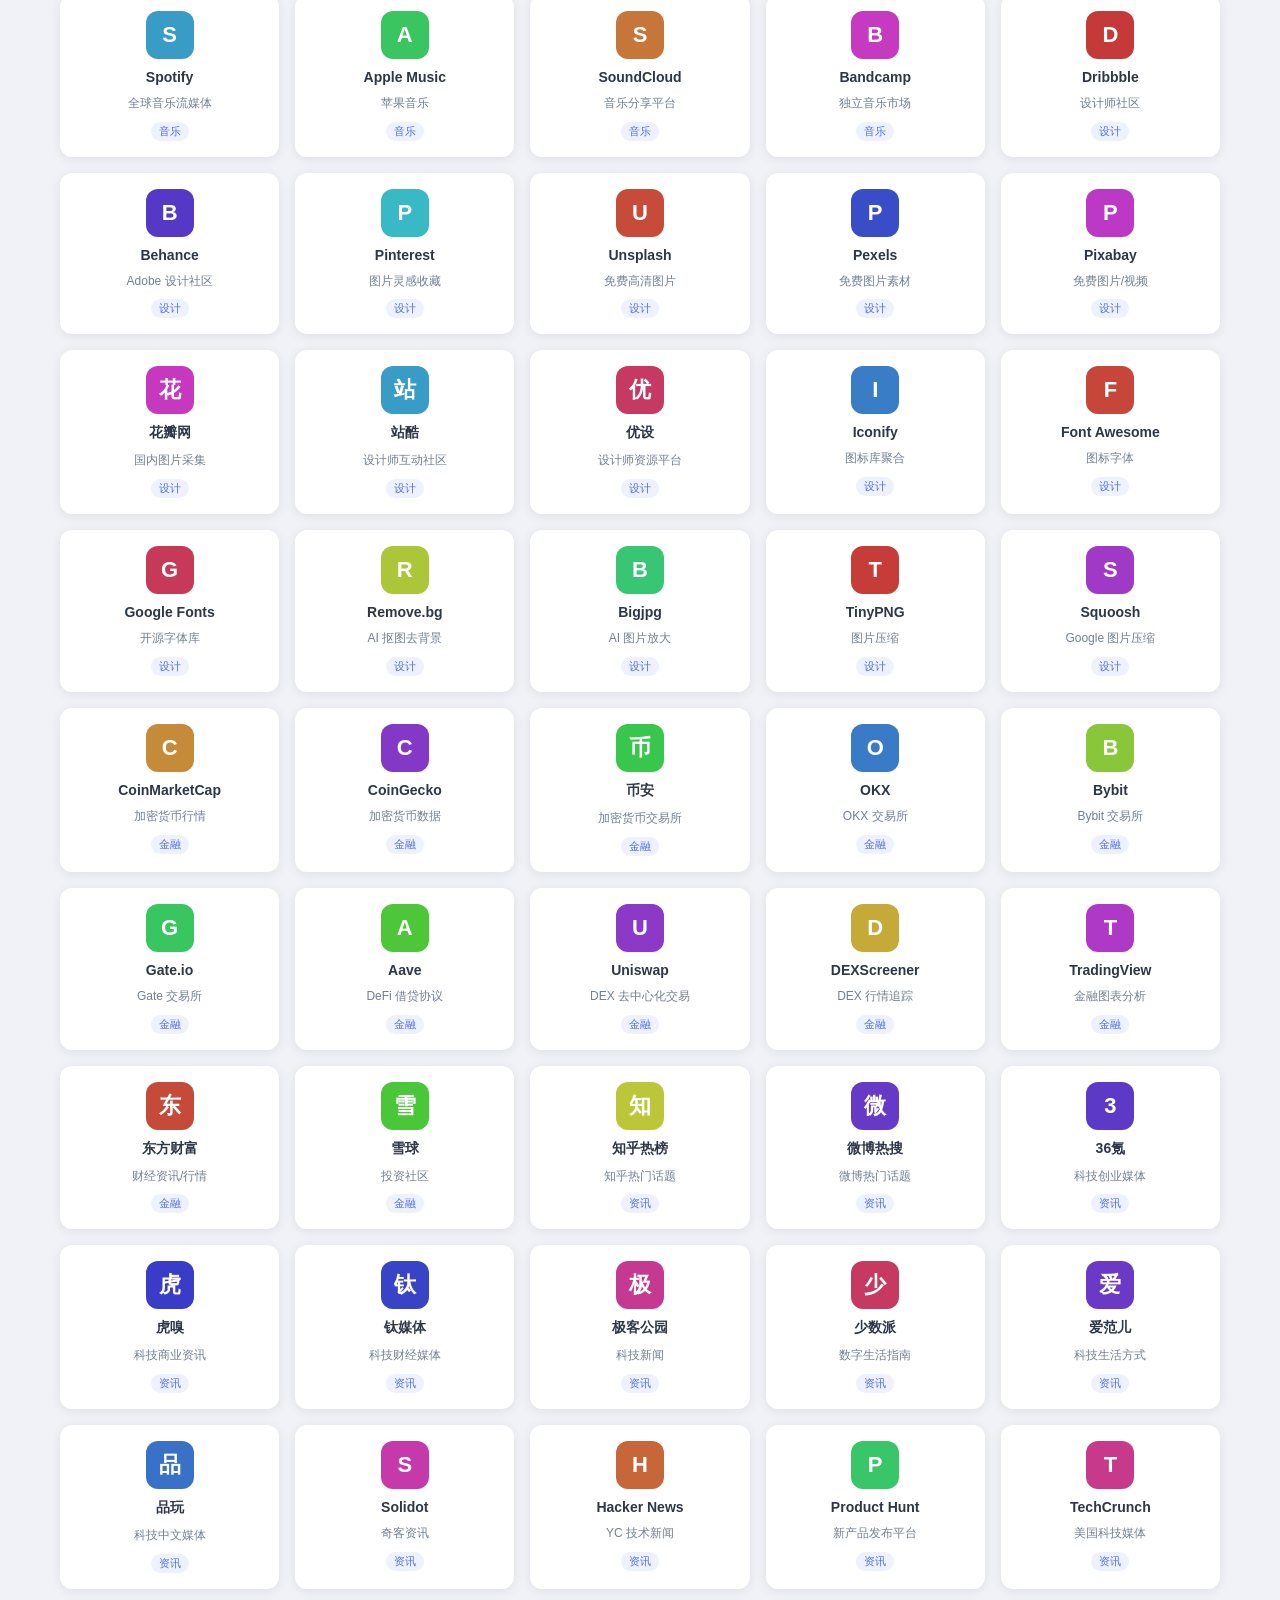
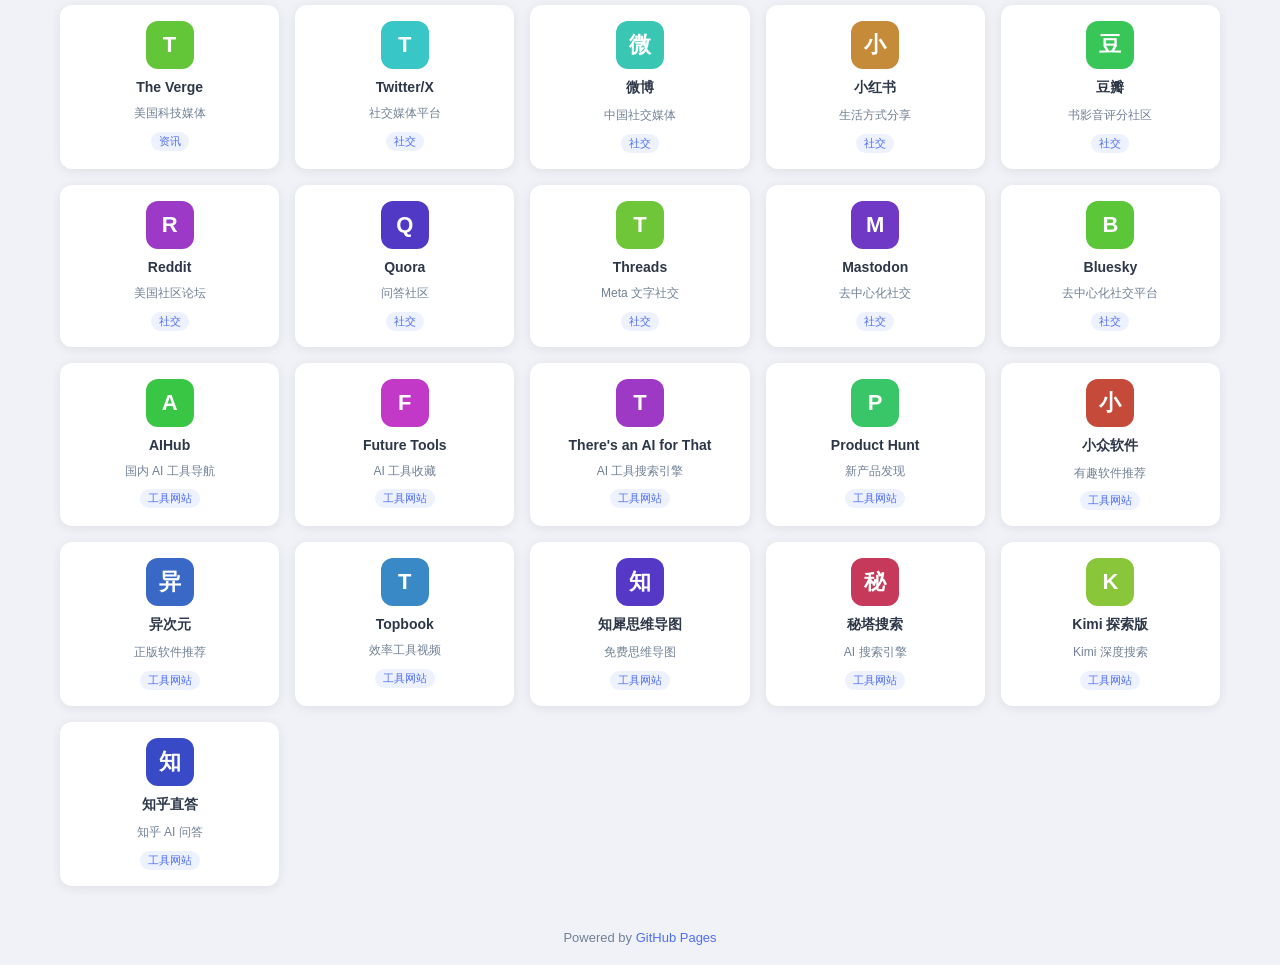
==== commit c80f4b42: "合并远程+fork大更新：400+书签，移除后台，移除外部favicon" ====
--- a/index.html
+++ b/index.html
@@ -19,7 +19,6 @@
         <svg class="icon-sm" viewBox="0 0 24 24" fill="none" stroke="currentColor" stroke-width="2" stroke-linecap="round" stroke-linejoin="round"><circle cx="11" cy="11" r="8"></circle><line x1="21" y1="21" x2="16.65" y2="16.65"></line></svg>
         <input type="text" id="searchInput" placeholder="搜索书签...">
       </div>
-
     </div>
   </header>
 
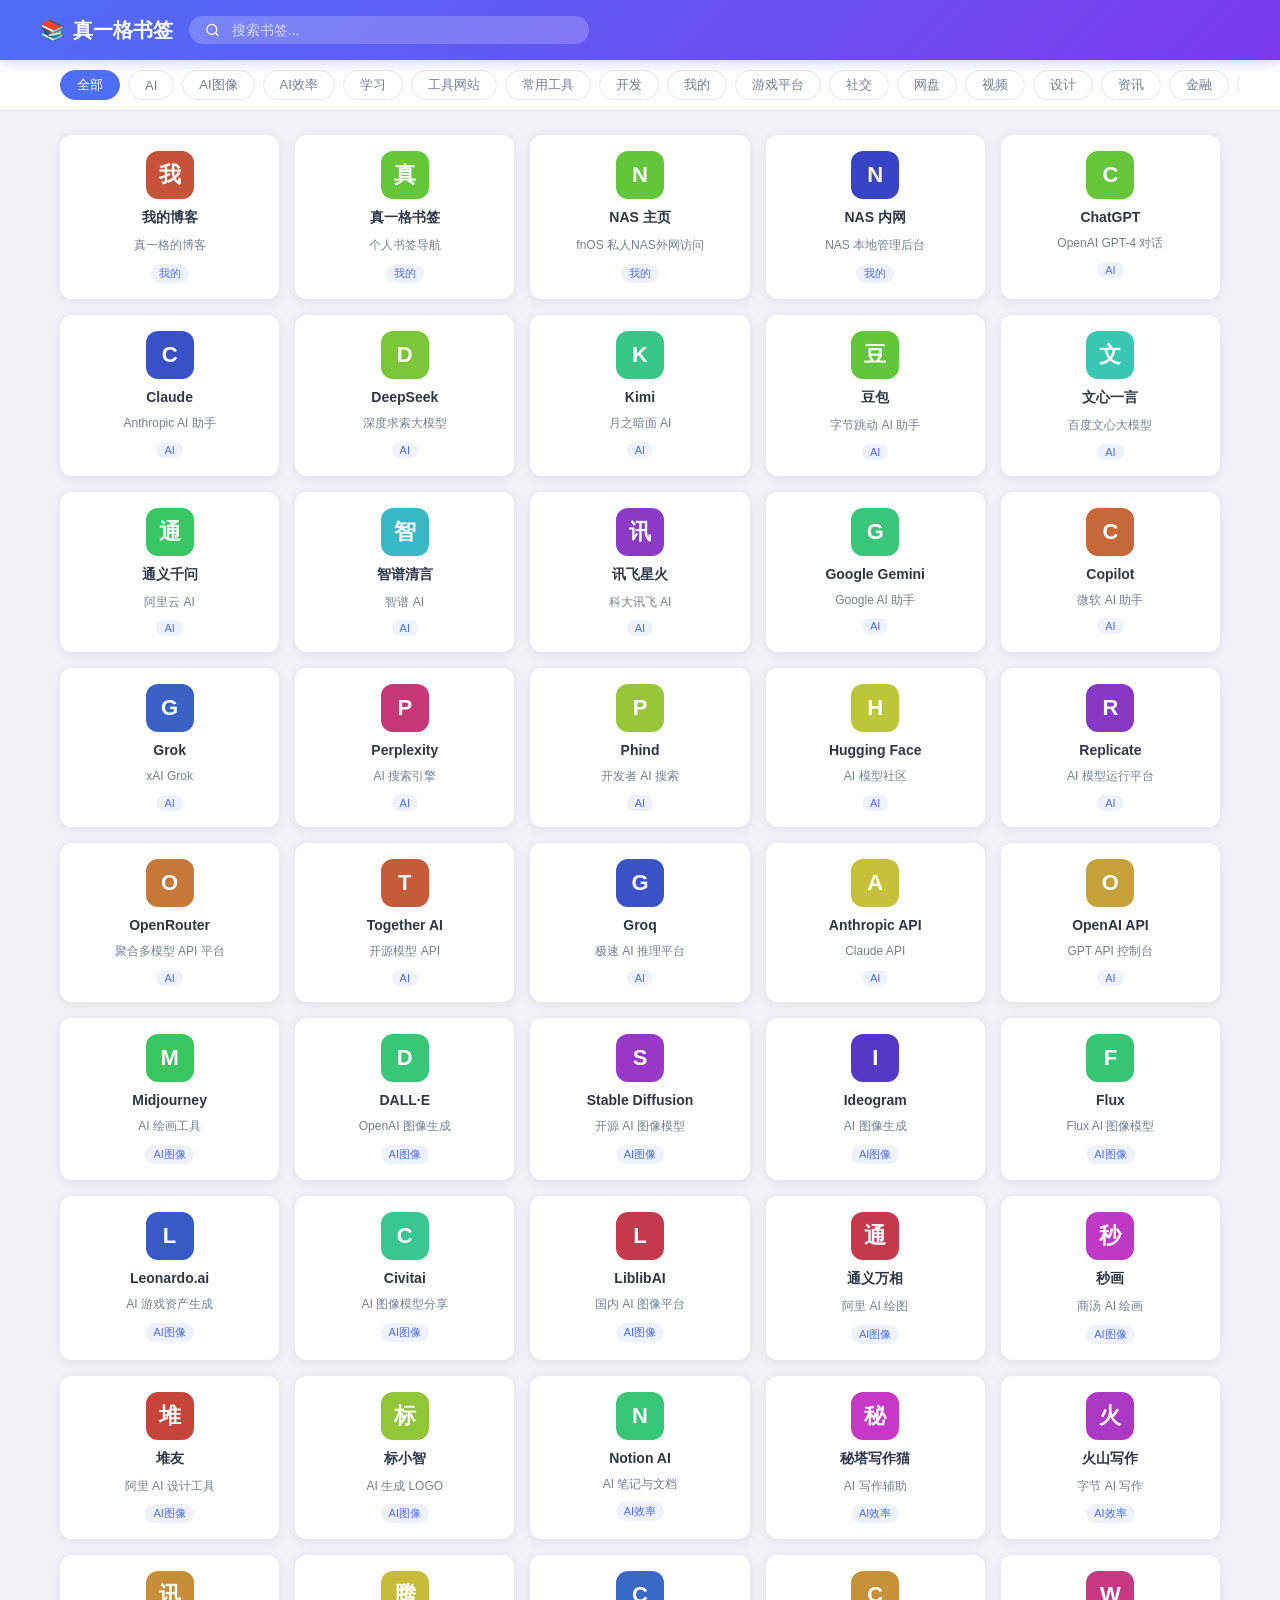
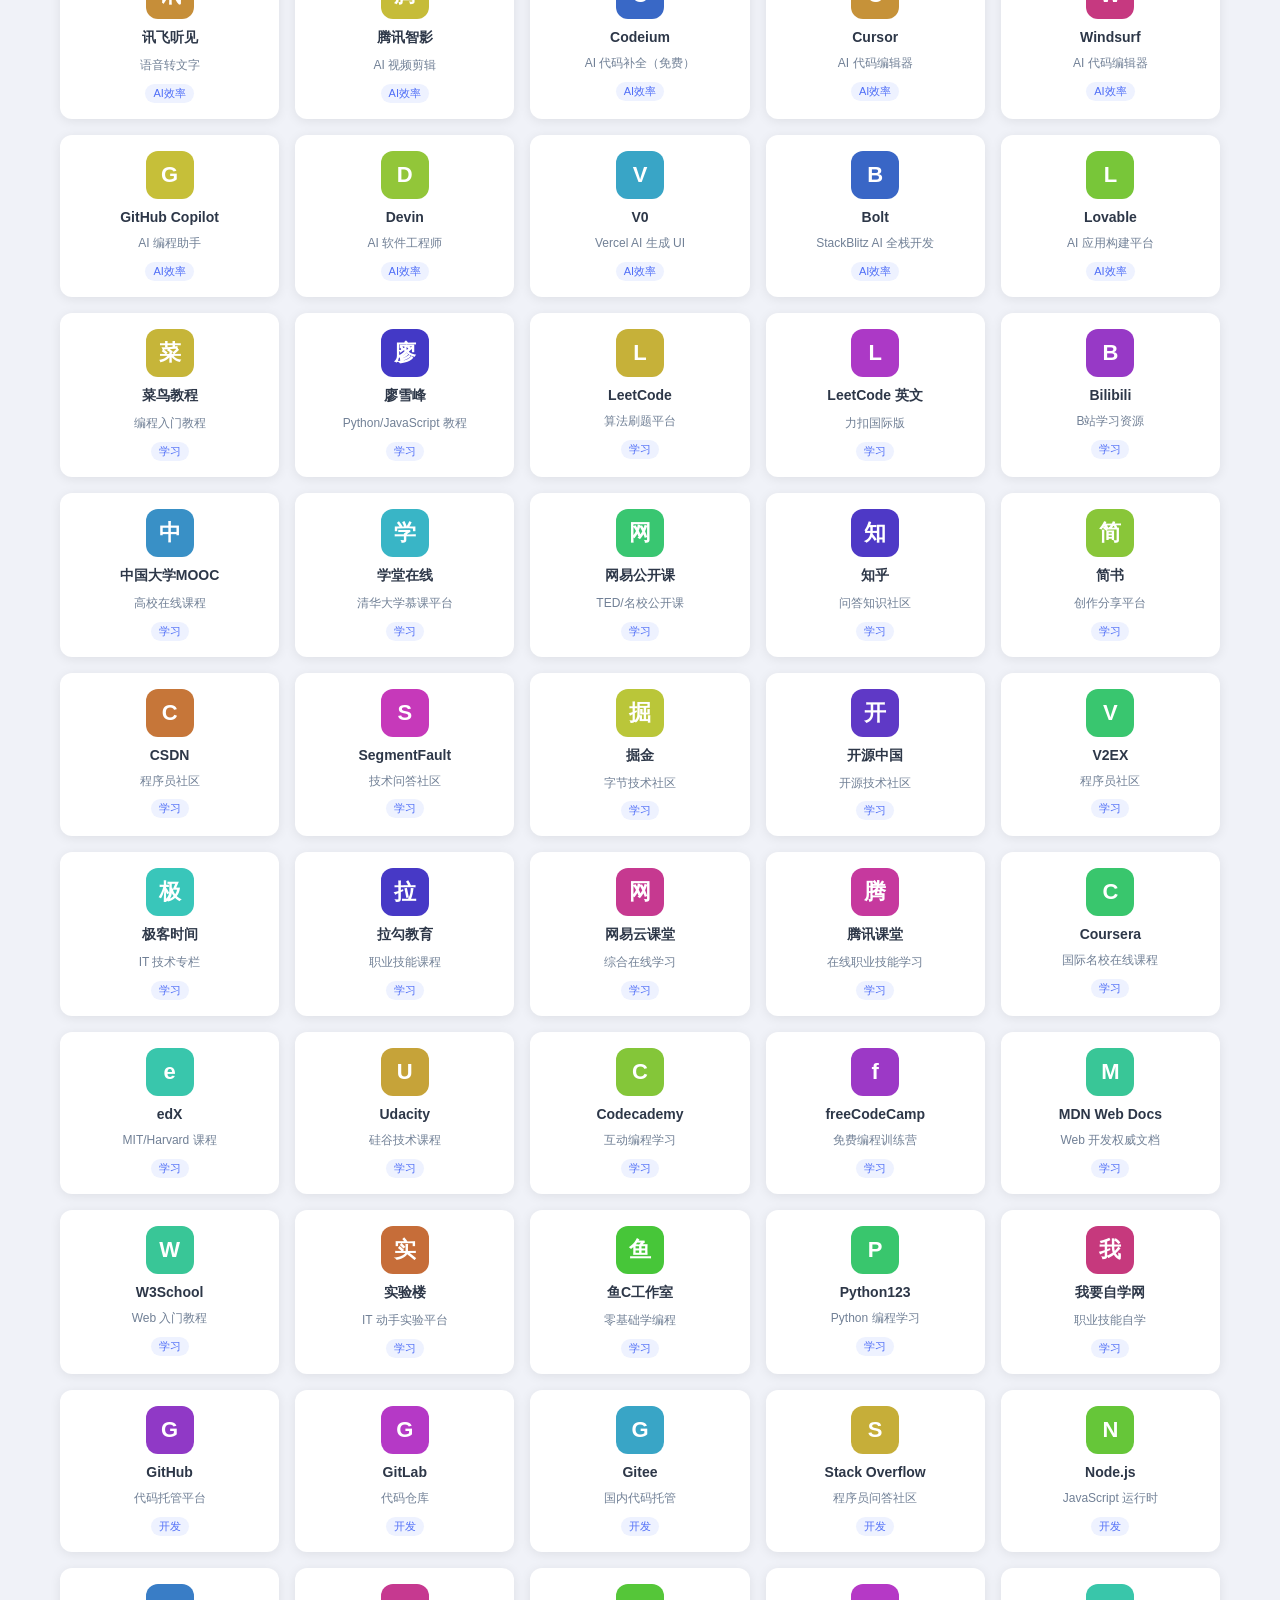
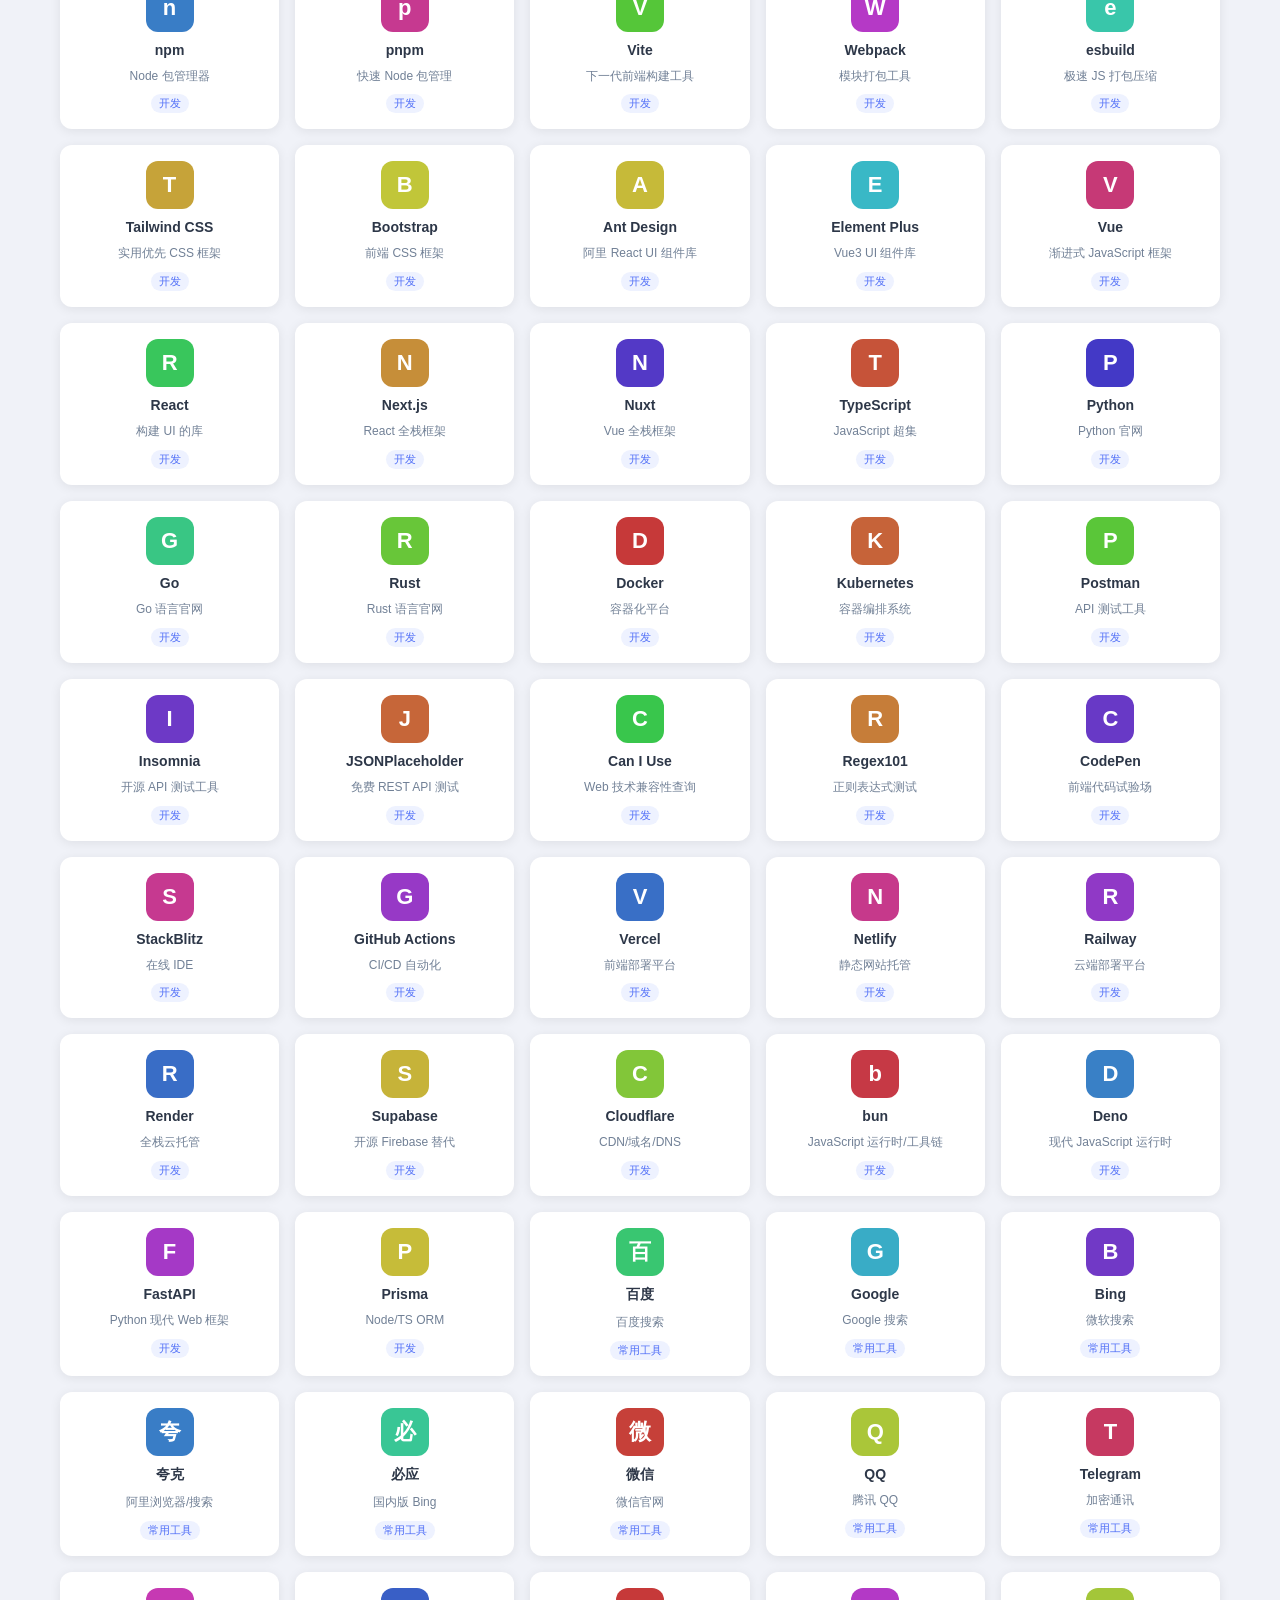
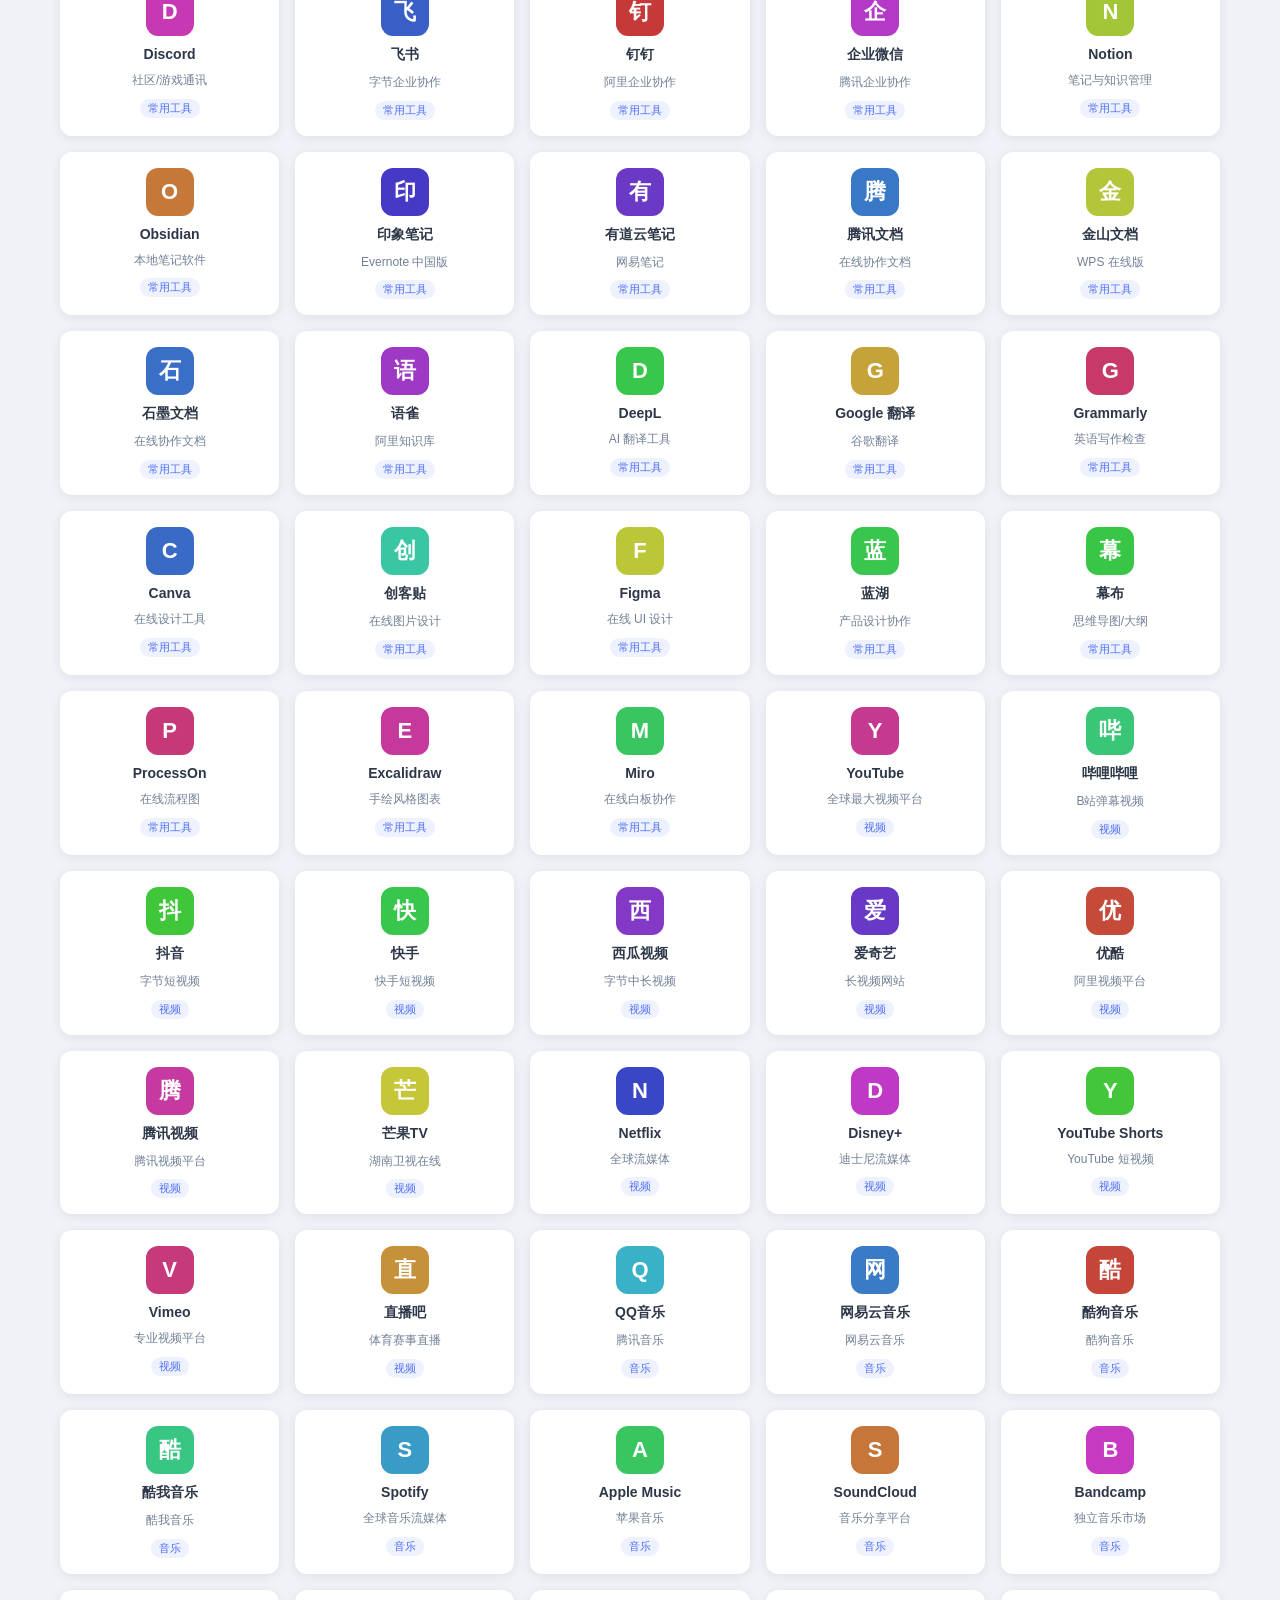
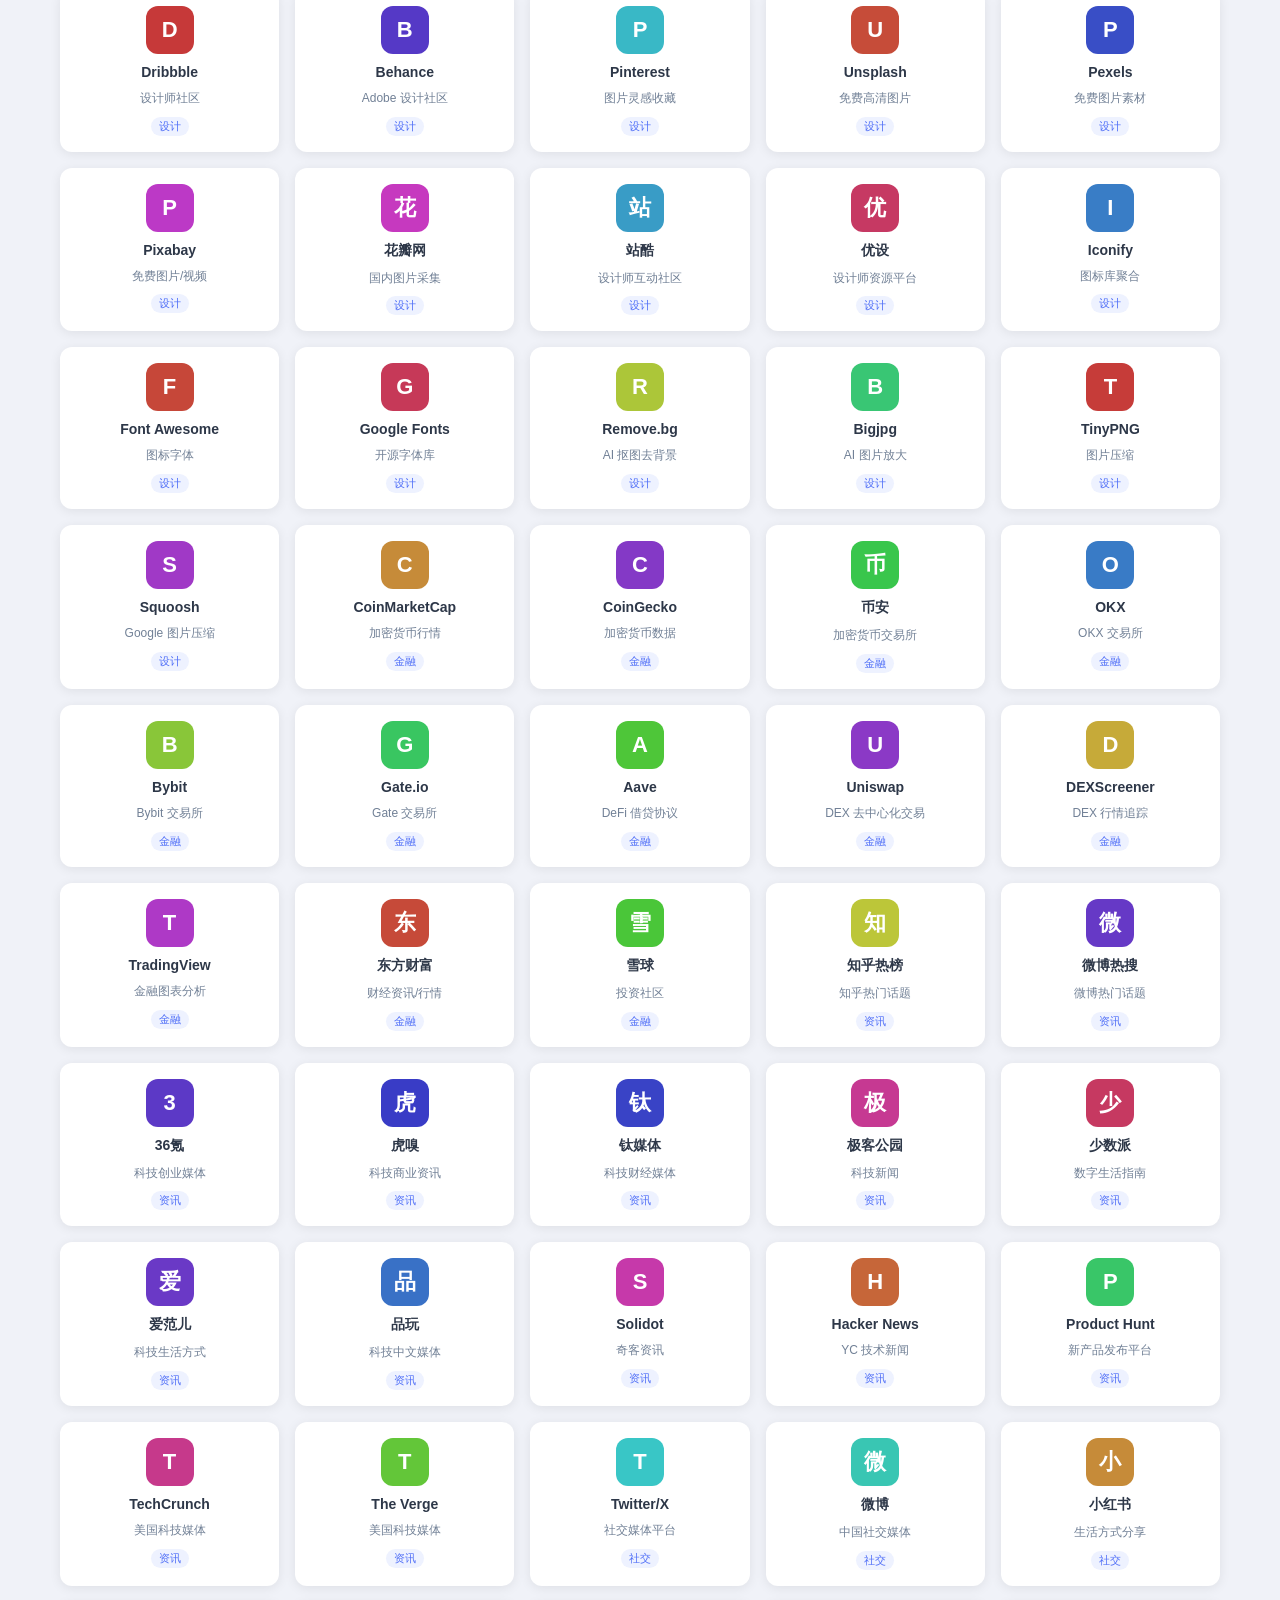
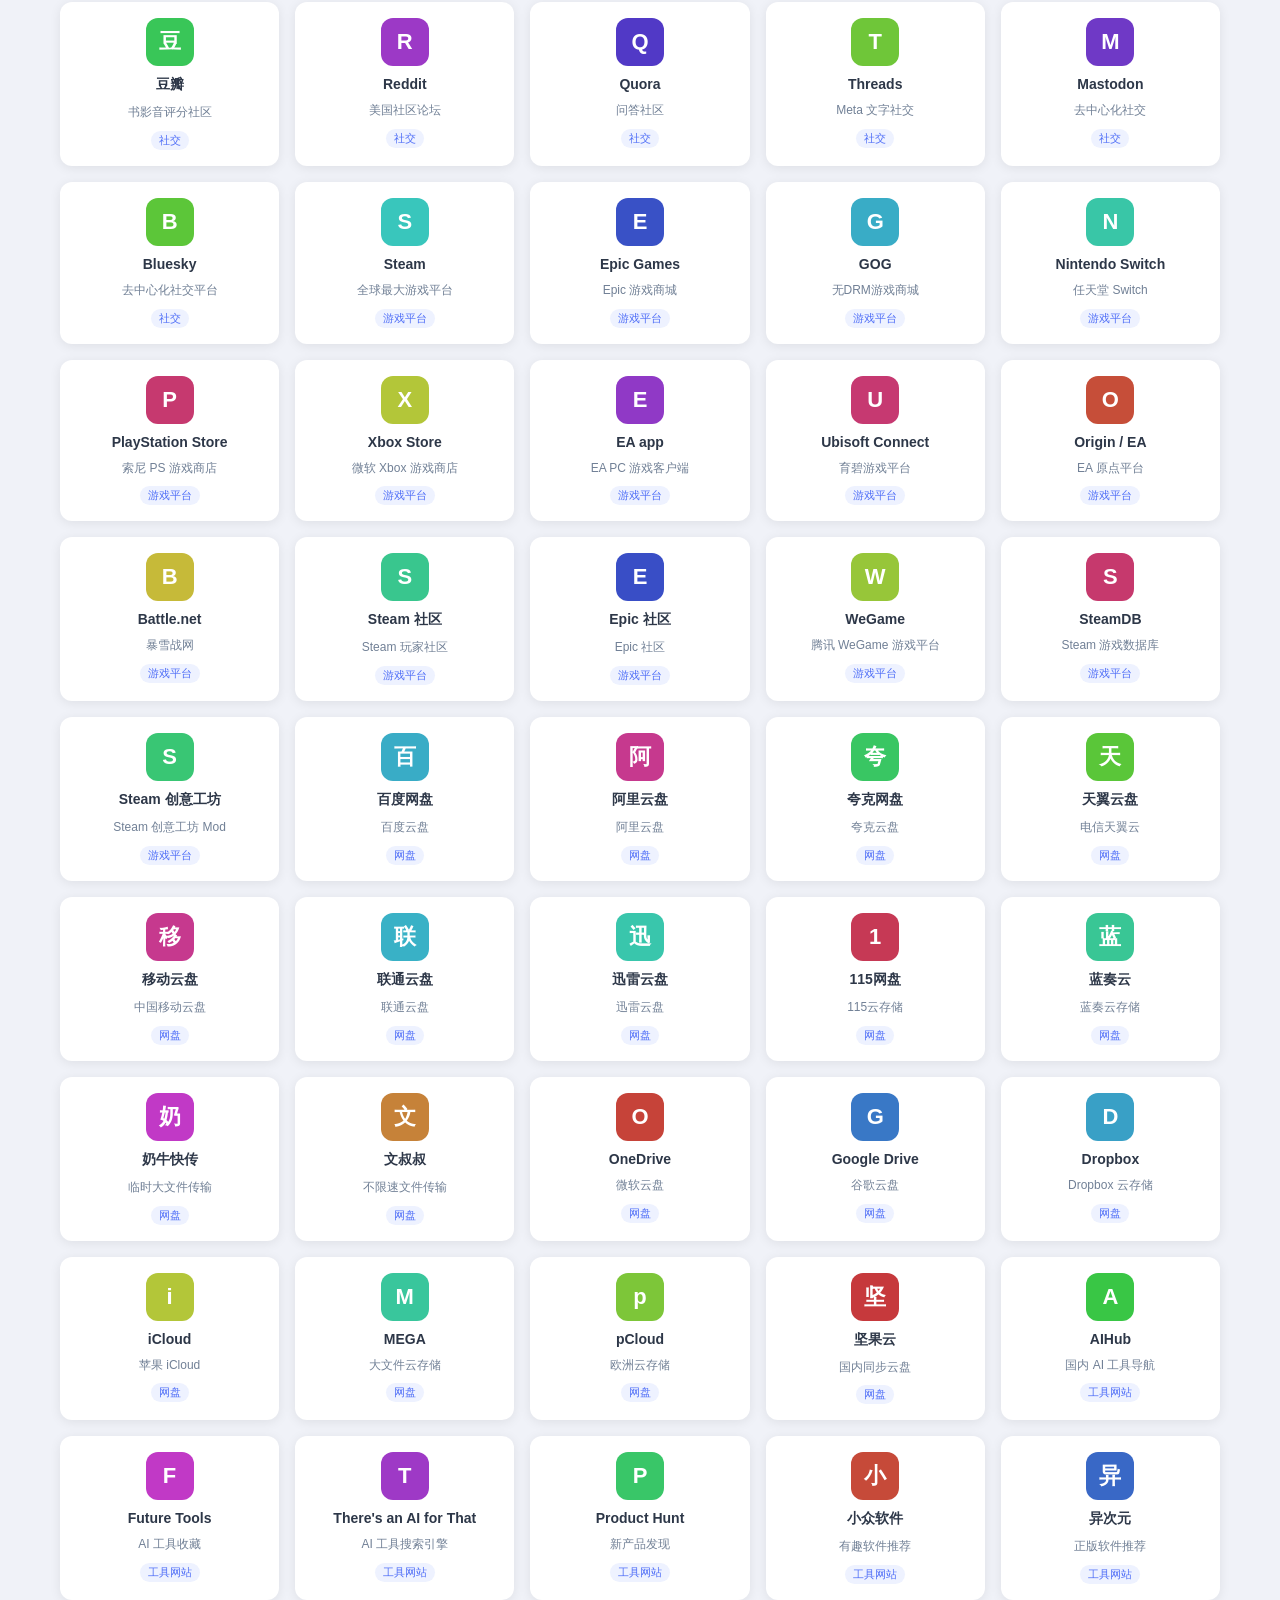
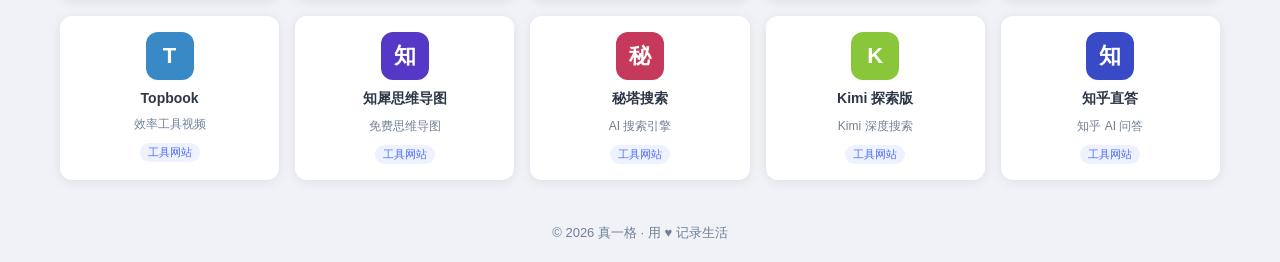
==== commit 094f1beb: "perf: update site style and layout" ====
--- a/index.html
+++ b/index.html
@@ -5,15 +5,21 @@
   <meta name="viewport" content="width=device-width, initial-scale=1.0">
   <title>真一格书签</title>
   <link rel="icon" href="favicon.ico" type="image/x-icon">
+  <link rel="preconnect" href="https://fonts.googleapis.com">
+  <link rel="preconnect" href="https://fonts.gstatic.com" crossorigin>
+  <link href="https://fonts.googleapis.com/css2?family=Noto+Serif+SC:wght@400;600;700&family=Noto+Sans+SC:wght@300;400;500;600&display=swap" rel="stylesheet">
   <link rel="stylesheet" href="style.css">
 </head>
 <body>
+  <!-- 顶部装饰条 -->
+  <div class="top-bar"></div>
+
   <!-- 顶部导航 -->
   <header>
     <div class="header-inner">
       <div class="logo">
-        <svg class="icon" viewBox="0 0 24 24" fill="none" stroke="currentColor" stroke-width="2" stroke-linecap="round" stroke-linejoin="round"><path d="M19 21l-7-5-7 5V5a2 2 0 0 1 2-2h10a2 2 0 0 1 2 2z"></path></svg>
-        <span>真一格书签</span>
+        <span class="logo-icon">📚</span>
+        <span class="logo-text">真一格书签</span>
       </div>
       <div class="search-box">
         <svg class="icon-sm" viewBox="0 0 24 24" fill="none" stroke="currentColor" stroke-width="2" stroke-linecap="round" stroke-linejoin="round"><circle cx="11" cy="11" r="8"></circle><line x1="21" y1="21" x2="16.65" y2="16.65"></line></svg>
@@ -39,7 +45,7 @@
   </main>
 
   <footer>
-    <p>Powered by <a href="https://github.com" target="_blank">GitHub Pages</a></p>
+    <p>© 2026 真一格 · 用 <span style="color: var(--accent-pink);">♥</span> 记录生活</p>
   </footer>
 
   <script src="data.js"></script>
